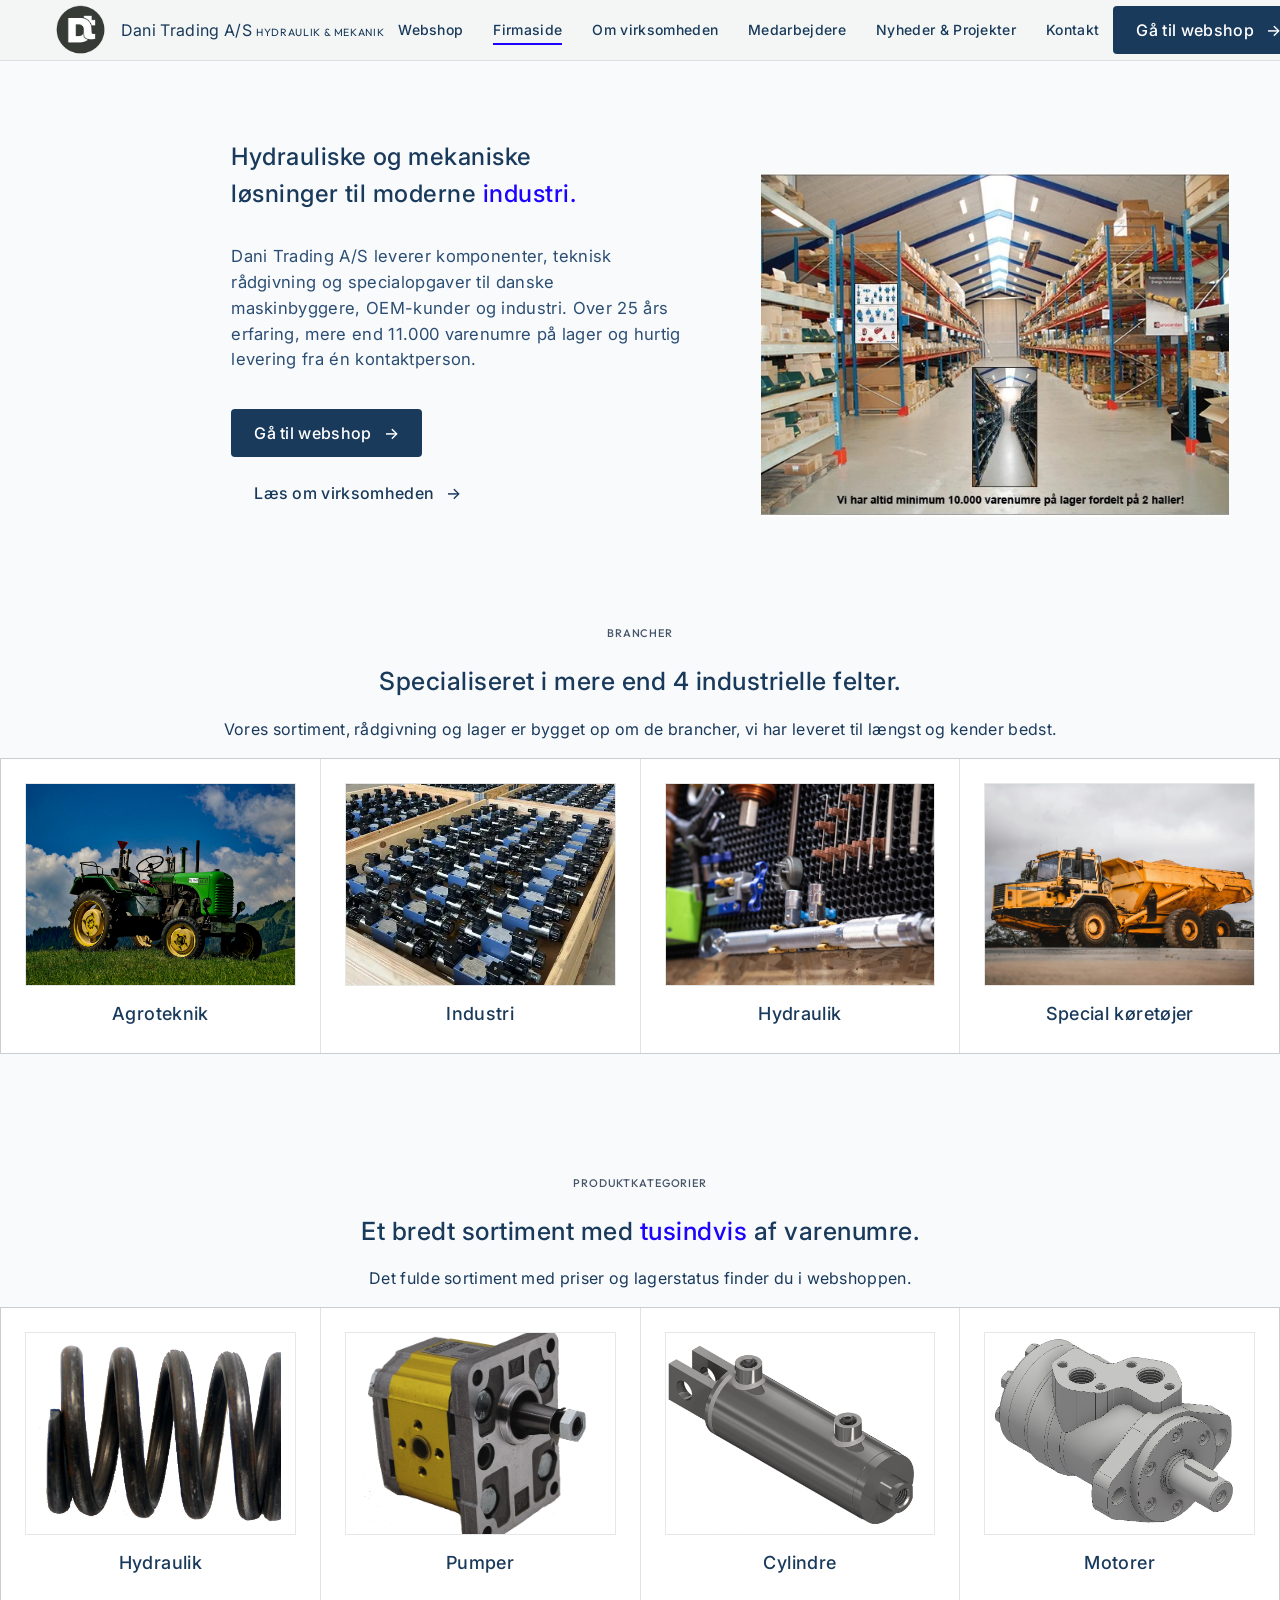
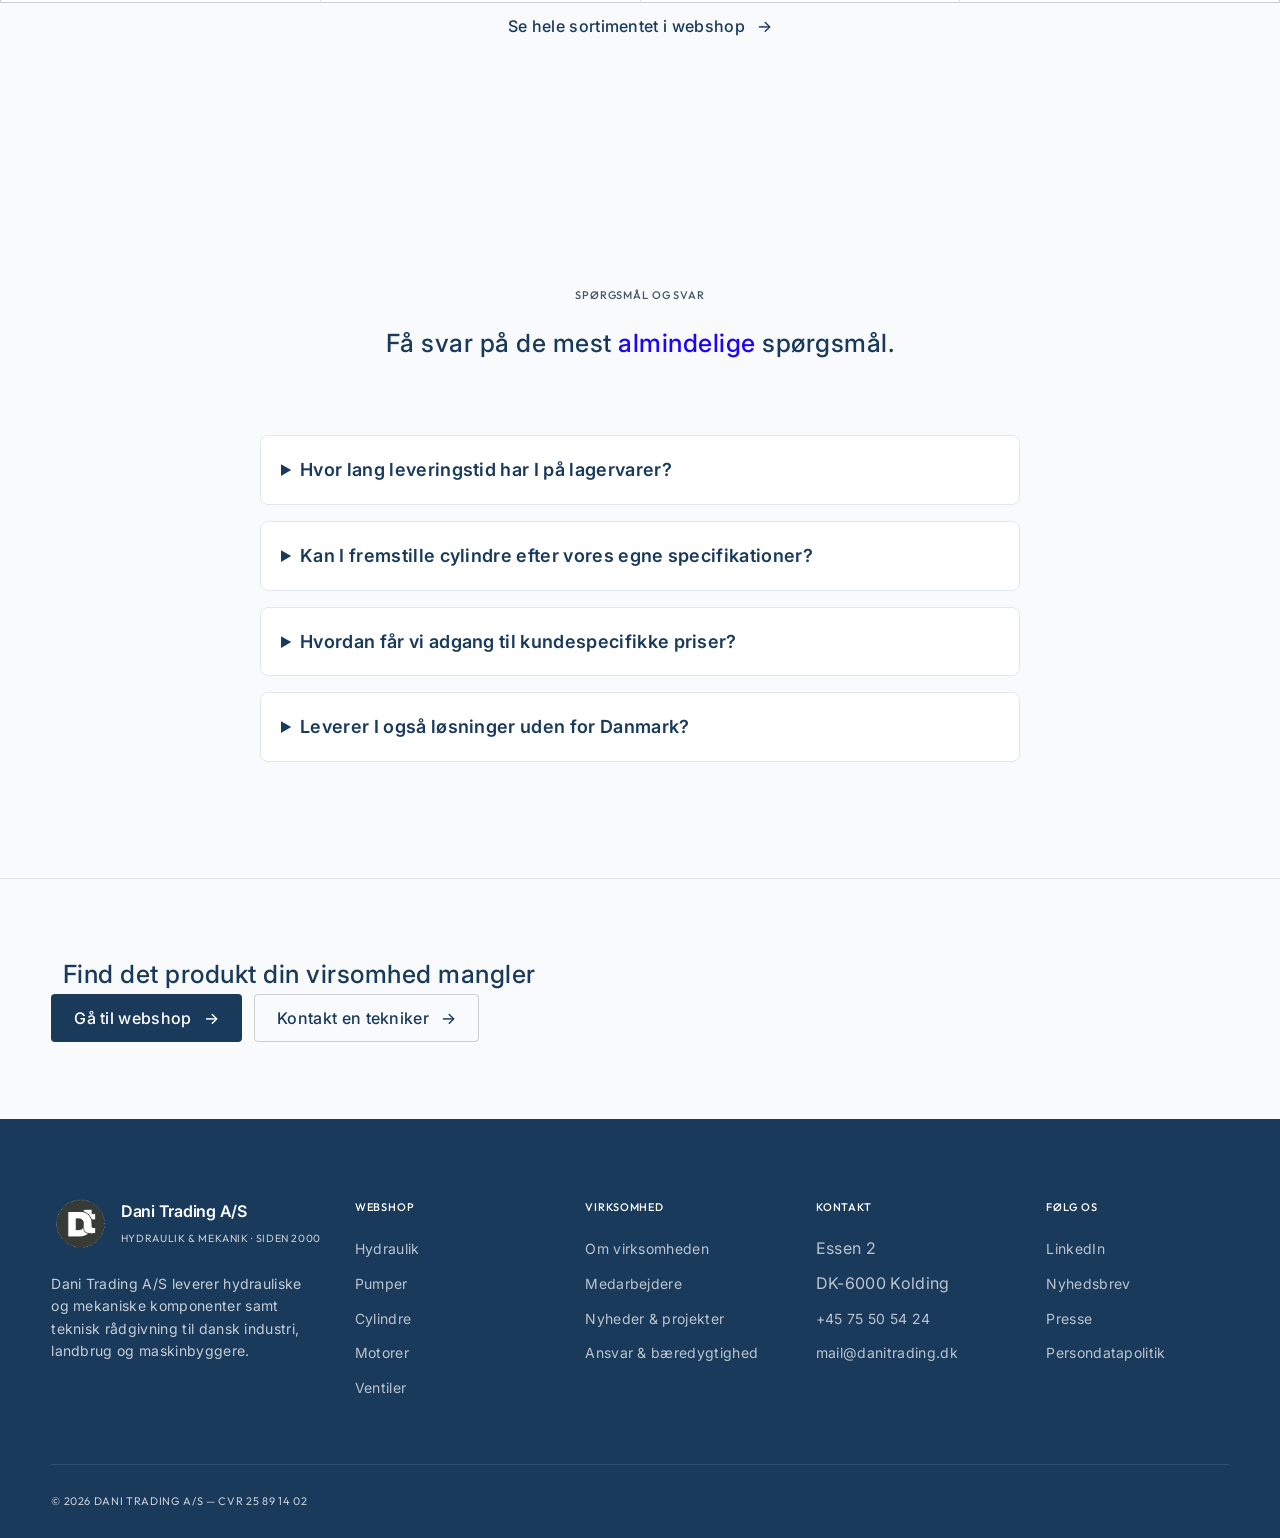
==== firmaside.html @ 3fc579f9 "webpconvertt" ====
<!doctype html>
<html lang="da">
<head>
<meta charset="utf-8" />
<meta name="viewport" content="width=device-width, initial-scale=1" />
<title>Hydraulik & mekaniske komponenter- Dani Trading A/S</title>
<meta name="description" content="Dani Trading A/S leverer hydraulik og mekaniske komponenter til dansk industri. 25+ års erfaring, 11.000+ varenumre og hurtig levering" />
<link rel="canonical" href="https://niktho01.github.io/DanitradingdkAS/firmaside.html">
<link rel="icon" href="images/DT_logo_transparent.png" type="image/png">
<meta property="og:title" content="Firmaside - Dani Trading A/S">
<meta property="og:description" content="Dani Trading A/S leverer hydrauliske og mekaniske komponenter til industri, landbrug, hydraulik, specialkøretøjer og truckbranchen. 25+ års erfaring og over 11.000 varenumre på lager.">
<meta property="og:type" content="website">
<meta property="og:url" content="https://niktho01.github.io/DanitradingdkAS/firmaside.html">
<meta property="og:site_name" content="Dani Trading A/S">
<meta property="og:locale" content="da_DK">
<meta name="twitter:card" content="summary">
<meta name="twitter:title" content="Firmaside - Dani Trading A/S">
<meta name="twitter:description" content="Dani Trading A/S leverer hydrauliske og mekaniske komponenter til industri, landbrug, hydraulik, specialkøretøjer og truckbranchen.">
<meta property="og:image" content="https://niktho01.github.io/DanitradingdkAS/images/dani_trading_lager.jpg">
<meta name="twitter:image" content="https://niktho01.github.io/DanitradingdkAS/images/dani_trading_lager.jpg">
<link rel="preconnect" href="https://fonts.googleapis.com">
<link rel="preconnect" href="https://fonts.gstatic.com" crossorigin>
<link href="https://fonts.googleapis.com/css2?family=Inter:wght@300;400;500;600;700&family=Outfit:wght@400;500;600&display=swap" rel="stylesheet">
<link rel="stylesheet" href="css/style.css" />
<script src="js/script.js" defer></script>
</head>
<body>
<a href="#main" class="skip-link">Gå til indhold</a>


<header class="site-header">
  <div class="container site-header-inner">
    <a href="index.html" class="brand" aria-label="Dani Trading A/S - Forside">
      <img src="images/DT_logo_transparent.png" alt="Dani Trading Logo" class="brand-logo"/>
      <span>
        <span class="brand-namedark">Dani Trading A/S</span>
        <span class="brand-subdark">Hydraulik &amp; Mekanik</span>
      </span>
    </a>

    <nav class="nav" aria-label="Hovednavigation">
      <a href="#" class="nav-link">Webshop</a>
      <a href="firmaside.html" class="nav-link is-active">Firmaside</a>
      <a href="#" class="nav-link">Om virksomheden</a>
      <a href="medarbejdere.html" class="nav-link">Medarbejdere</a>
      <a href="#" class="nav-link">Nyheder &amp; Projekter</a>
      <a href="kontakt.html" class="nav-link">Kontakt</a>
    </nav>

    <div class="header-cta">
      <a href="#" class="btn btn-primary">Gå til webshop <span class="arr" aria-hidden:="true">&rarr;</span></a>
    </div>
    <button class="hamburger" aria-label="Åbn menu">
<span></span>
<span></span>
<span></span>
    </buttton>
  </div>
</header>

<main id="main">


<section class="hero container" aria-label="Forside">
  <div class="hero-grid">
    <div class="hero-overskrift">
      <h1>
        Hydrauliske og
        mekaniske løsninger
        <span>til moderne</span> <span class="blue">industri.</span>
      </h1>
      <p class="hero-lead">
        Dani Trading A/S leverer komponenter, teknisk rådgivning og specialopgaver til
        danske maskinbyggere, OEM-kunder og industri. Over 25 års erfaring, mere end
        11.000 varenumre på lager og hurtig levering fra én kontaktperson.
      </p>
      <div class="hero-ctas">
        <a href="#"  class="btn btn-primary">Gå til webshop <span class="arr" aria-hidden="true">&rarr;</span></a>
        <a href="#" class="btn btn-ghost">Læs om virksomheden <span class="arr" aria-hidden="true">&rarr;</span></a>
      </div>
    </div>
    <div class="herobillede" aria-hidden="true">
      <img src="images/dani_trading_lager.webp" alt="Dani Trading lager" />
    </div>
  </div>
</section>



<section class="section-head section-head--center" aria-label="Brancher vi leverer til">
  <div class="section-head">
    <span class="opdelt">Brancher</span>
    <h2 class="section-heading">Specialiseret i mere end 4 industrielle felter.</h2>
    <p>
      Vores sortiment, rådgivning og lager er bygget op om de brancher, vi har leveret
      til længst og kender bedst.
    </p>
  </div>

    <div class="branche-grid">
    <a href="https://www.danitrading.dk/" target="_blank" class="produkt">
      <div class="branche-img"><img src="images/agroteknik.webp" alt="Agroteknik" /></div>
      <h3>Agroteknik</h3>
    </a>
    <a href="https://www.danitrading.dk/" target="_blank" class="produkt">
      <div class="branche-img"><img src="images/industry.webp" alt="Industri" /></div>
      <h3>Industri</h3>
    </a>
    <a href="https://www.danitrading.dk/" target="_blank" class="produkt">
      <div class="branche-img"><img src="images/hydraulik2.webp" alt="Hydraulik" /></div>
      <h3>Hydraulik</h3>
    </a>
    <a href="https://www.danitrading.dk/" target="_blank" class="produkt">
      <div class="branche-img"><img src="images/specialkoretoj.webp" alt="special køretøjer" /></div>
      <h3>Special køretøjer</h3>
    </a>
  </div>


<section class="section container products" aria-label="Produktkategorier">
  <div class="section-head section-head--center">
    <span class="opdelt">Produktkategorier</span>
    <h2 class="section-heading">Et bredt sortiment med <span class="blue">tusindvis</span> af varenumre.</h2>
    <p>
      Det fulde sortiment med priser og
      lagerstatus finder du i webshoppen.
    </p>
  </div>

 <div class="produkt-grid">
    <a href="https://www.danitrading.dk/" target="_blank" class="produkt">
      <div class="produkt-img"><img src="images/hydraulik.webp" alt="Hydrauliske komponenter" /></div>
      <h3>Hydraulik</h3>
    </a>
    <a href="https://www.danitrading.dk/" target="_blank" class="produkt">
      <div class="produkt-img"><img src="images/pumpe.webp" alt="Pumper" /></div>
      <h3>Pumper</h3>
    </a>
    <a href="https://www.danitrading.dk/" target="_blank" class="produkt">
      <div class="produkt-img"><img src="images/cylinder.webp" alt="Cylindre" /></div>
      <h3>Cylindre</h3>
    </a>
    <a href="https://www.danitrading.dk/" target="_blank" class="produkt">
      <div class="produkt-img"><img src="images/motor.webp" alt="Motorer" /></div>
      <h3>Motorer</h3>
    </a>
  </div>

  <div class="produkt-bottom">
    <a href="https://www.danitrading.dk/" target="_blank" class="btn">Se hele sortimentet i webshop <span class="arr" aria-hidden="true">&rarr;</span></a>
  </div>
</section>

<section class="section-faq" aria-label="Ofte stillede spørgsmål">
  <div class="faq-head">
    <span class="opdelt">Spørgsmål og Svar</span>
    <h2 class="section-heading">Få svar på de mest <span class="blue">almindelige</span> spørgsmål.</h2>
  </div>
  <div class="faq-wrapper">
    <details class="faq">
      <summary class="faq-bar">Hvor lang leveringstid har I på lagervarer?</summary>
      <p class="faq-svar">Lagervarer bestilt inden kl. 14:00 sendes samme dag. Typisk levering er 1–2 hverdage i hele Danmark. For specialfremstillede cylindre afhænger leveringen af produktionstiden.</p>
    </details>
    <details class="faq">
      <summary class="faq-bar">Kan I fremstille cylindre efter vores egne specifikationer?</summary>
      <p class="faq-svar">Ja. Vores rådgivningsteam og teknikere kan designe og producere hydraulikcylindre præcis efter jeres 3D-tegninger og specifikationer i vores eget værksted.</p>
    </details>
    <details class="faq">
      <summary class="faq-bar">Hvordan får vi adgang til kundespecifikke priser?</summary>
      <p class="faq-svar">Priserne er aktuelle på webshoppen, kontakt os for eventuelle spørgsmål eller aftaler.</p>
    </details>
    <details class="faq">
      <summary class="faq-bar">Leverer I også løsninger uden for Danmark?</summary>
      <p class="faq-svar">Ja, vi leverer regelmæssigt til resten af Skandinavien samt udvalgte partnere i Nordeuropa. Kontakt os for eksportmuligheder.</p>
    </details>
  </div>
</section>



<section class="cta-kontakt" aria-label="Find det produkt du mangler">
  <div class="container cta-kontakt-inner">
    <h2>Find det produkt din virsomhed mangler</h2>
    <div class="ctas">
      <a href="https://www.danitrading.dk/" target="_blank" class="btn btn-primary">Gå til webshop <span class="arr" aria-hidden="true">&rarr;</span></a>
      <a href="kontakt.html" class="btn btn-transparent">Kontakt en tekniker <span class="arr" aria-hidden="true">&rarr;</span></a>
    </div>
  </div>
</section>

</main>


<footer class="footer">
  <div class="container">
    <div class="footer-top">
      <div class="footer-brand">
        <div class="brand">
          <img src="images/DT_logo_transparent.webp" alt="Dani Trading Logo" class="brand-logo" />
          <span>
            <span class="brand-name">Dani Trading A/S</span>
            <span class="brand-sub">Hydraulik &amp; Mekanik · Siden 2000</span>
          </span>
        </div>
        <p class="footer-about">
          Dani Trading A/S leverer hydrauliske og mekaniske komponenter samt teknisk
          rådgivning til dansk industri, landbrug og maskinbyggere.
        </p>
      </div>

      <div class="footer-links">
        <p class="footer-heading">Webshop</p>
        <ul>
          <li><a href="https://www.danitrading.dk/" target="_blank">Hydraulik</a></li>
          <li><a href="https://www.danitrading.dk/" target="_blank">Pumper</a></li>
          <li><a href="https://www.danitrading.dk/" target="_blank">Cylindre</a></li>
          <li><a href="https://www.danitrading.dk/" target="_blank">Motorer</a></li>
          <li><a href="https://www.danitrading.dk/" target="_blank">Ventiler</a></li>
        </ul>
      </div>
      <div class="footer-links">
        <p class="footer-heading">Virksomhed</p>
        <ul>
          <li><a href="om.html">Om virksomheden</a></li>
          <li><a href="medarbejdere.html">Medarbejdere</a></li>
          <li><a href="nyheder.html">Nyheder &amp; projekter</a></li>
          <li><a href="om.html#ansvar">Ansvar &amp; bæredygtighed</a></li>
        </ul>
      </div>
      <div class="footer-links">
        <p class="footer-heading">Kontakt</p>
        <ul>
          <li>Essen 2</li>
          <li>DK-6000 Kolding</li>
          <li><a href="tel:+4575505424">+45 75 50 54 24</a></li>
          <li><a href="mailto:mail@danitrading.dk">mail@danitrading.dk</a></li>
        </ul>
      </div>
      <div class="footer-links">
        <p class="footer-heading">Følg os</p>
        <ul>
          <li><a href="#">LinkedIn</a></li>
          <li><a href="#">Nyhedsbrev</a></li>
          <li><a href="#">Presse</a></li>
          <li><a href="#">Persondatapolitik</a></li>
        </ul>
      </div>
    </div>

    <div class="footer-bottom">
      <span>© 2026 Dani Trading A/S — CVR 25 89 14 02</span>
      <span class="links"></span>
    </div>
  </div>
</footer>
</body>
</html>
---- css/style.css ----
:root {
  --text-primary: #1A3A5C;
  --text-secondary: #2C4E73;
  --text-white: #ffffff;
  --text-muted: #475569;
  --bg-body: #f8fafc;
  --bg-card: #ffffff;
  --color-primary: #1c02ff;
  --color-secondary: #0f5f73;
  --gray-light: #e2e8f0;
  --gray-dark: #475569;
  --border-light: rgba(15,20,22,.10);
  --border-dark: rgba(15,20,22,.18);
  --font-primary: 'Inter', sans-serif;
  --font-secondary: 'Outfit', sans-serif;
  --padding-container: clamp(20px, 4vw, 64px);
}

* {
  box-sizing: border-box;
}

html, body {
  margin: 0;
  padding: 0;
  overflow-x: hidden;
  width: 100%;
}

html {
  scroll-behavior: smooth;
  -webkit-text-size-adjust: 100%;
}

body {
  background: var(--bg-body);
  color: var(--text-primary);
  font-family: var(--font-primary);
  font-size: 16px;
  line-height: 1.55;
  letter-spacing: 0.02em;
  -webkit-font-smoothing: antialiased;
}

h1, h2, h3, h4, h5 {
  font-weight: 500;
  letter-spacing: 0.02em;
  color: var(--text-primary);
  margin: 0;
  text-wrap: balance;
}

img {
  max-width: 100%;
  display: block;
}

a {
  color: inherit;
  text-decoration: none;
}

.btn {
  display: inline-flex;
  align-items: center;
  gap: 12px;
  padding: 0 22px;
  font-family: var(--font-primary);
  font-size: 16px;
  font-weight: 500;
  border-radius: 4px;
  border: 1px solid transparent;
  transition: background 0.25s ease, color 0.25s ease, border-color 0.25s ease;
  white-space: nowrap;
  height: 48px;
}
.btn-primary {
  background: var(--text-primary);
  color: var(--text-white);
}
.btn-primary:hover {
  background: var(--text-secondary);
}
.btn-transparent {
  background: transparent;
  color: var(--text-primary);
  border-color: var(--border-dark);
}
.btn-transparent:hover {
  background: var(--text-primary);
  color: var(--text-white);
}
.btn-white {
  background: var(--text-white);
  color: var(--text-primary);
}
.btn-white:hover {
  background: #a3a5a7;
}

.splitscreen-body {
  margin: 0;
  padding: 0;
  height: 100vh;
  background: var(--text-primary);
  font-family: var(--font-primary);
}

.splitscreen-screen {
  display: flex;
  height: 100vh;
  width: 100%;
  position: relative;
}

.splitscreen-screen > h1:first-child {
  position: absolute;
  width: 1px;
  height: 1px;
  overflow: hidden;
}

.splitscreen-sites {
  flex: 1;
  display: flex;
  flex-direction: column;
  justify-content: center;
  align-items: center;
  text-align: center;
  padding: 40px;
  transition: background 0.3s ease;
  position: relative;
  text-decoration: none;
}
.splitscreen-sites-left {
  background: var(--text-primary);
  color: var(--text-white);
}
.splitscreen-sites-left p {
  color: var(--text-white);
}
.splitscreen-sites-left h2 {
  color: var(--text-white);
}
.splitscreen-sites-right {
  background: var(--bg-body);
  color: var(--text-primary);
}
.splitscreen-sites-right p {
  color: var(--text-secondary);
  opacity: 0.8;
}

.splitscreen-content {
  max-width: 420px;
}

.splitscreen-opdelt {
  font-family: var(--font-secondary);
  font-size: 13px;
  font-weight: 600;
  letter-spacing: 0.08em;
  opacity: 0.7;
  display: block;
  margin-bottom: 24px;
}

.splitscreen-brand {
  position: absolute;
  top: 50%;
  left: 50%;
  transform: translate(-50%, -50%);
  width: 80px;
  height: 80px;
  background: var(--text-white);
  border-radius: 50%;
  display: flex;
  align-items: center;
  justify-content: center;
  pointer-events: none;
}

.splitscreen-btn {
  font-size: 16px;
  padding: 16px 32px;
}

.skip-link {
  position: absolute;
  left: -9999px;
  top: 0;
  z-index: 1000;
  padding: 12px 24px;
  background: var(--color-primary);
  color: var(--text-white);
  font-size: 14px;
  font-weight: 600;
  text-decoration: none;
  border-radius: 0 0 8px 0;
  transition: left 0.2s;
}
.skip-link:focus {
  left: 0;
}

.site-header {
  position: sticky;
  top: 0;
  z-index: 60;
  background: rgb(243, 246, 244);
  border-bottom: 1px solid var(--border-light);
}

.site-header-inner {
  display: flex;
  align-items: center;
  justify-content: space-between;
  height: 60px;
}

.brand {
  display: flex;
  align-items: center;
  gap: 12px;
  flex-shrink: 0;
}

.brand-logo {
  height: 50px;
  width: auto;
  display: block;
}

.brand-logo-split {
  height: 42px;
  width: auto;
  display: block;
  transform: scale(1.8);
}

.brand-name {
  font-weight: 600;
  font-size: 16px;
  letter-spacing: -0.015em;
  white-space: nowrap;
}

.brand-name {
  font-weight: 600;
  font-size: 16px;
  letter-spacing: -0.015em;
  white-space: nowrap;
  color: var(--text-primary);
}

.brand-sub {
  font-family: var(--font-secondary);
  font-size: 10.5px;
  color: var(--text-muted);
  letter-spacing: 0.06em;
  text-transform: uppercase;
  margin-top: 2px;
  white-space: nowrap;
}

.brand-subdark {
  font-family: var(--font-secondary);
  font-size: 10.5px;
  color: var(--text-muted);
  letter-spacing: 0.06em;
  text-transform: uppercase;
  margin-top: 2px;
  white-space: nowrap;
  color: var(--text-primary);
}

.nav {
  display: flex;
  align-items: center;
  gap: 2px;
}

.nav-link {
  position: relative;
  padding: 10px 14px;
  font-size: 14px;
  font-weight: 500;
  color: var(--text-primary);
  white-space: nowrap;
}
.nav-link::after {
  content: "";
  position: absolute;
  left: 14px;
  right: 14px;
  bottom: 6px;
  height: 2px;
  background: var(--text-primary);
  transform: scaleX(0);
}
.nav-link.is-active::after {
  transform: scaleX(1);
  background: var(--color-primary);
}

.header-cta {
  display: flex;
  align-items: center;
  gap: 14px;
}

.container {
  max-width: var(--max-width);
  margin: 0 auto;
  padding: 0 var(--padding-container);
}

.section {
  padding: clamp(64px, 9vw, 128px) 0;
  position: relative;
}
.section + .section {
  border-top: 1px solid var(--border-light);
}

.opdelt {
  display: inline-flex;
  align-items: center;
  gap: 10px;
  font-family: var(--font-secondary);
  font-size: 11px;
  font-weight: 500;
  letter-spacing: 0.08em;
  text-transform: uppercase;
  color: var(--text-muted);
}

.section-head--center {
  text-align: center;
}

.section-head--center .section-heading {
  margin-left: auto;
  margin-right: auto;
}

.section-head--center p {
  margin-left: auto;
  margin-right: auto;
}

.section-heading {
  margin-top: 18px;
  max-width: 40ch;
  font-size: 25px;
}

.cta-kontakt {
  border-top: 1px solid var(--border-light);
  background: var(--bg-body);
  padding: clamp(48px, 6vw, 80px) 0;
}
.cta-kontakt h2 {
  font-size: 25px;
  max-width: 31ch;
  margin: 0;
}

.cta-kontaktt-inner {
  display: flex;
  justify-content: space-between;
  align-items: center;
  gap: 40px;
  flex-wrap: wrap;
}

.ctas {
  display: flex;
  gap: 12px;
  flex-wrap: wrap;
}

.footer {
  background: var(--text-primary);
  color: rgba(255, 255, 255, 0.7);
  padding: 80px 0 28px;
}

.footer-top {
  display: grid;
  grid-template-columns: 1.4fr repeat(4, 1fr);
  gap: 48px;
  padding-bottom: 64px;
  border-bottom: 1px solid rgba(255, 255, 255, 0.1);
}

.footer-brand {
  color: var(--text-primary);
}

.brand-name {
  color: #fff;
}

.brand-sub {
  color: rgba(255, 255, 255, 0.75);
}

.footer-about {
  margin-top: 24px;
  font-size: 14px;
  line-height: 1.6;
  color: rgba(255, 255, 255, 0.75);
  max-width: 38ch;
}

.footer-links h5,
.footer-links .footer-heading {
  color: #fff;
  font-family: var(--font-secondary);
  font-size: 11px;
  letter-spacing: 0.08em;
  text-transform: uppercase;
  font-weight: 500;
  margin: 0 0 20px;
}
.footer-links ul {
  list-style: none;
  padding: 0;
  margin: 0;
  display: flex;
  flex-direction: column;
  gap: 10px;
}
.footer-links a {
  font-size: 14px;
  color: rgba(255, 255, 255, 0.7);
}

.footer-bottom {
  display: flex;
  justify-content: space-between;
  align-items: center;
  flex-wrap: wrap;
  gap: 16px;
  padding-top: 28px;
  font-family: var(--font-secondary);
  font-size: 11px;
  letter-spacing: 0.06em;
  text-transform: uppercase;
  color: rgba(255, 255, 255, 0.75);
}
.footer-bottom .links {
  display: flex;
  gap: 24px;
  flex-wrap: wrap;
}

.footer-heading {
  font-family: var(--font-secondary);
  font-size: 11px;
  font-weight: 600;
  text-transform: uppercase;
  letter-spacing: 0.08em;
  color: rgba(255, 255, 255, 0.75);
  margin-bottom: 16px;
}

.section-faq {
  padding: clamp(64px, 9vw, 128px) 0;
  max-width: var(--max-width);
  margin: 0 auto;
  padding-left: var(--padding-container);
  padding-right: var(--padding-container);
  display: flex;
  flex-direction: column;
  align-items: center;
}
.section-faq .faq-head {
  text-align: center;
  margin-bottom: 40px;
}
.section-faq .faq-wrapper {
  width: 100%;
  max-width: 760px;
}

.faq-wrapper {
  margin-top: 32px;
  display: flex;
  flex-direction: column;
  gap: 16px;
  max-width: 800px;
}

.faq {
  background: var(--bg-card);
  padding: 20px;
  border-radius: 8px;
  border: 1px solid var(--gray-light);
}

.faq-bar {
  font-weight: 600;
  font-size: 18px;
  cursor: pointer;
  text-align: left;
}

.faq-svar {
  margin-top: 12px;
  color: var(--text-secondary);
  line-height: 1.6;
  text-align: left;
}

.hero {
  position: relative;
  overflow: hidden;
  padding-top: clamp(40px, 6vw, 80px);
  padding-bottom: clamp(64px, 8vw, 112px);
}

.hero-overskrift {
  padding-left: 180px;
}

.herobillede img {
  width: 100%;
  height: 100%;
  -o-object-fit: cover;
     object-fit: cover;
  display: block;
}

.hero-grid {
  display: grid;
  grid-template-columns: 1.15fr 0.85fr;
  gap: clamp(28px, 6vw, 80px);
  align-items: end;
}

.hero-lead {
  margin-top: 32px;
  max-width: 46ch;
  font-size: clamp(16px, 1.3vw, 18px);
  line-height: 1.55;
  color: var(--text-secondary);
}

.hero-ctas {
  display: flex;
  gap: 12px;
  margin-top: 36px;
  flex-wrap: wrap;
}

.hero-tag {
  position: absolute;
  top: 16px;
  left: 16px;
  background: var(--text-primary);
  color: #fff;
  font-family: var(--font-secondary);
  font-size: 10.5px;
  letter-spacing: 0.1em;
  text-transform: uppercase;
  padding: 8px 10px;
  display: inline-flex;
  gap: 8px;
  align-items: center;
}

.branche-grid {
  display: grid;
  grid-template-columns: repeat(4, 1fr);
  gap: 1px;
  background: var(--border-light);
  border: 1px solid var(--border-light);
}

.produkt {
  background: var(--bg-card);
  padding: 24px 24px 28px;
  display: flex;
  flex-direction: column;
  gap: 18px;
  position: relative;
}
.produkt h3 {
  font-size: 18px;
  line-height: 1.15;
}

.produkt-grid {
  display: grid;
  grid-template-columns: repeat(4, 1fr);
  gap: 1px;
  background: var(--border-light);
  border: 1px solid var(--border-light);
}

.produkt {
  background: var(--bg-card);
  padding: 24px 24px 28px;
  display: flex;
  flex-direction: column;
  gap: 18px;
  position: relative;
}
.produkt h3 {
  font-size: 18px;
  line-height: 1.15;
}

.produkt-img {
  aspect-ratio: 4/3;
  border: 1px solid var(--border-light);
  position: relative;
  overflow: hidden;
}

.branche-img {
  aspect-ratio: 4/3;
  border: 1px solid var(--border-light);
  position: relative;
  overflow: hidden;
}

.branche-img img {
  width: 100%;
  height: 100%;
  -o-object-fit: cover;
     object-fit: cover;
  display: block;
}

.produkt-img img {
  width: 95%;
  height: 100%;
  -o-object-fit: cover;
     object-fit: cover;
}

.blue {
  color: var(--color-primary);
}

.ansat-grid {
  display: grid;
  grid-template-columns: repeat(4, 1fr);
  gap: 32px;
}

.ansat {
  background: var(--bg-card);
  border: 1px solid var(--border-light);
}

.ansat-photo {
  aspect-ratio: 7/4;
  overflow: hidden;
  border-bottom: 1px solid var(--border-light);
}

.ansat-photo img {
  width: 100%;
  height: 100%;
  -o-object-fit: cover;
     object-fit: cover;
  display: block;
}

.ansat-contact {
  padding: 16px 24px 24px 24px;
  margin-top: auto;
  display: flex;
  flex-direction: column;
  gap: 10px;
  border-top: 1px solid var(--border-light);
}

.ansat-contact a {
  font-size: 15px;
  color: var(--text-muted);
  display: flex;
  align-items: center;
}

.ansat-head {
  padding: 20px 20px 5px;
  text-align: left;
}

.ansat-contact .label {
  font-family: var(--font-secondary);
  font-size: 10px;
  font-weight: 600;
  text-transform: uppercase;
  color: var(--text-primary);
  width: 50px;
}

.ansat-role {
  font-size: 15px;
  color: var(--text-secondary);
  margin-top: 10px;
}

.medarbejdertop {
  padding-top: 1px;
  padding-bottom: 1px;
  overflow: hidden;
}

.page-head-overskrift {
  margin-top: 32px;
  font-size: 35px;
  line-height: 1.55;
  color: var(--text-secondary);
  margin-left: auto;
  margin-right: auto;
  text-align: center;
}

.page-head {
  margin-top: 25px;
  font-size: clamp(20px, 1.3vw, 1px);
  line-height: 1.55;
  color: var(--text-secondary);
}

.page-head-overskrift2 {
  max-width: 700px;
  margin: auto;
  padding-top: 80px;
  padding-bottom: 80px;
}

.page-head-overskrift2 h1 {
  font-size: 25px;
  line-height: 1.2;
  margin-bottom: 24px;
}

.tag {
  display: inline-block;
  font-family: var(--font-secondary);
  font-size: 16px;
  text-transform: uppercase;
  color: var(--text-primary);
  margin-bottom: 24px;
}

.contact-section {
  width: 100%;
  background: var(--bg-card);
  padding: 32px;
  border: 1px solid var(--border-light);
  border-radius: 15px;
}

.contact-section h2 {
  font-size: 24px;
  margin-bottom: 30px;
  color: var(--text-primary);
  text-align: center;
}

.contact-section p {
  text-align: center;
  margin-top: 30px;
}

.contact-form {
  display: flex;
  flex-direction: column;
  gap: 24px;
}

.form-group {
  display: flex;
  flex-direction: column;
  gap: 8px;
}

.form-group label {
  font-size: 16px;
  font-weight: 600;
  color: var(--text-primary);
}

.form-group input,
.form-group select,
.form-group textarea {
  width: 100%;
  font-family: var(--font-primary);
  font-size: 16px;
  padding: 10px;
  color: var(--text-primary);
  background: var(--bg-body);
  border: 2px solid var(--border-dark);
  border-radius: 6px;
}

.form-group input:focus,
.form-group select:focus,
.form-group textarea:focus {
  outline: none;
  border-color: var(--color-secondary);
  box-shadow: 20px;
}

.form-group textarea {
  resize: vertical;
  min-height: 160px;
}

.contact-form button [type=submit] {
  margin-top: 16px;
  padding: 16px 32;
  font-family: var(--font-primary);
  background: var(--color-primary);
  color: var(--text-white);
  border: none;
  font-size: 16px;
  font-weight: 600;
  cursor: pointer;
}

.btnkontakt {
  background: var(--text-primary);
  color: var(--text-white);
  border-radius: 15px;
  display: inline-flex;
  align-items: center;
  gap: 12px;
  padding: 0 22px;
  font-family: var(--font-primary);
  font-size: 16px;
  font-weight: 500;
  border: 1px solid transparent;
  transition: background 0.25s ease, color 0.25s ease, border-color 0.25s ease;
  white-space: nowrap;
  height: 48px;
  text-align: center;
  justify-content: center;
  align-self: center;
}

.contact-form button[type=submit]:hover {
  background-color: var(--color-secondary);
}

.hamburger {
  display: none;
  flex-direction: column;
  justify-content: space-between;
  height: 20px;
  width: 30px;
  background: transparent;
  border: none;
  cursor: pointer;
  z-index: 100;
  padding: 0;
  overflow: visible;
}

.hamburger span {
  height: 3px;
  width: 100%;
  background-color: var(--text-primary);
  border-radius: 10px;
  transition: all 0.3s ease;
}

@media (max-width: 1024px) {
  .header-cta {
    display: none;
  }
  .hamburger {
    display: flex;
  }
  .nav {
    width: 300px;
    height: auto;
    background: var(--bg-card);
    flex-direction: column;
    align-items: flex-start;
    position: fixed;
    top: 0;
    right: -100%;
    padding: 80px 40px 40px;
    z-index: 90;
    transition: top 0.4s ease;
  }
  .nav.is-open {
    right: 0;
  }
  .nav-link {
    font-size: 20px;
    width: 100%;
    padding: 16px 0;
  }
  .nav-link::after {
    display: none;
  }
  .hamburger.is-active span:nth-child(1) {
    transform: translateY(8.5px) rotate(45deg);
    width: 30px;
  }
  .hamburger.is-active span:nth-child(2) {
    opacity: 0;
  }
  .hamburger.is-active span:nth-child(3) {
    transform: translateY(-8.5px) rotate(-45deg);
    width: 30px;
  }
  .hero-grid {
    grid-template-columns: 1fr;
    gap: 35px;
  }
  .hero-overskrift {
    padding-left: 0;
  }
  .branche-grid,
  .produkt-grid,
  .ansat-grid {
    grid-template-columns: repeat(2, 1fr);
  }
  .footer-top {
    grid-template-columns: repeat(2, 1fr);
    gap: 10px;
  }
  .footer-brand {
    grid-column: 1/-1;
  }
  .footer-about {
    max-width: 100%;
  }
  .herobillede {
    order: 1;
    margin-bottom: 16px;
  }
  .hero-overskrift {
    order: 2;
    margin-bottom: 16px;
    text-align: center;
    margin-left: auto;
    margin-right: auto;
  }
  .hero-lead {
    margin-left: auto;
    margin-right: auto;
    text-align: left;
    max-width: 75ch;
  }
  .hero-ctas {
    justify-content: center;
  }
}
@media (max-width: 430px) {
  .ansat-grid {
    grid-template-columns: 1fr;
  }
  .page-head-overskrift {
    font-size: 20px;
    text-align: center;
  }
  .page-head {
    font-size: 16px;
    text-align: left;
    padding-left: 20px;
    padding-right: 20px;
    max-width: 42ch;
  }
  .splitscreen-screen {
    flex-direction: column-reverse;
  }
  .splitscreeen-sites {
    padding: 20px;
  }
  .ctas {
    display: flex;
    gap: 1rem;
    padding-top: 20px;
    flex-direction: column;
    align-items: center;
  }
}/*# sourceMappingURL=style.css.map */
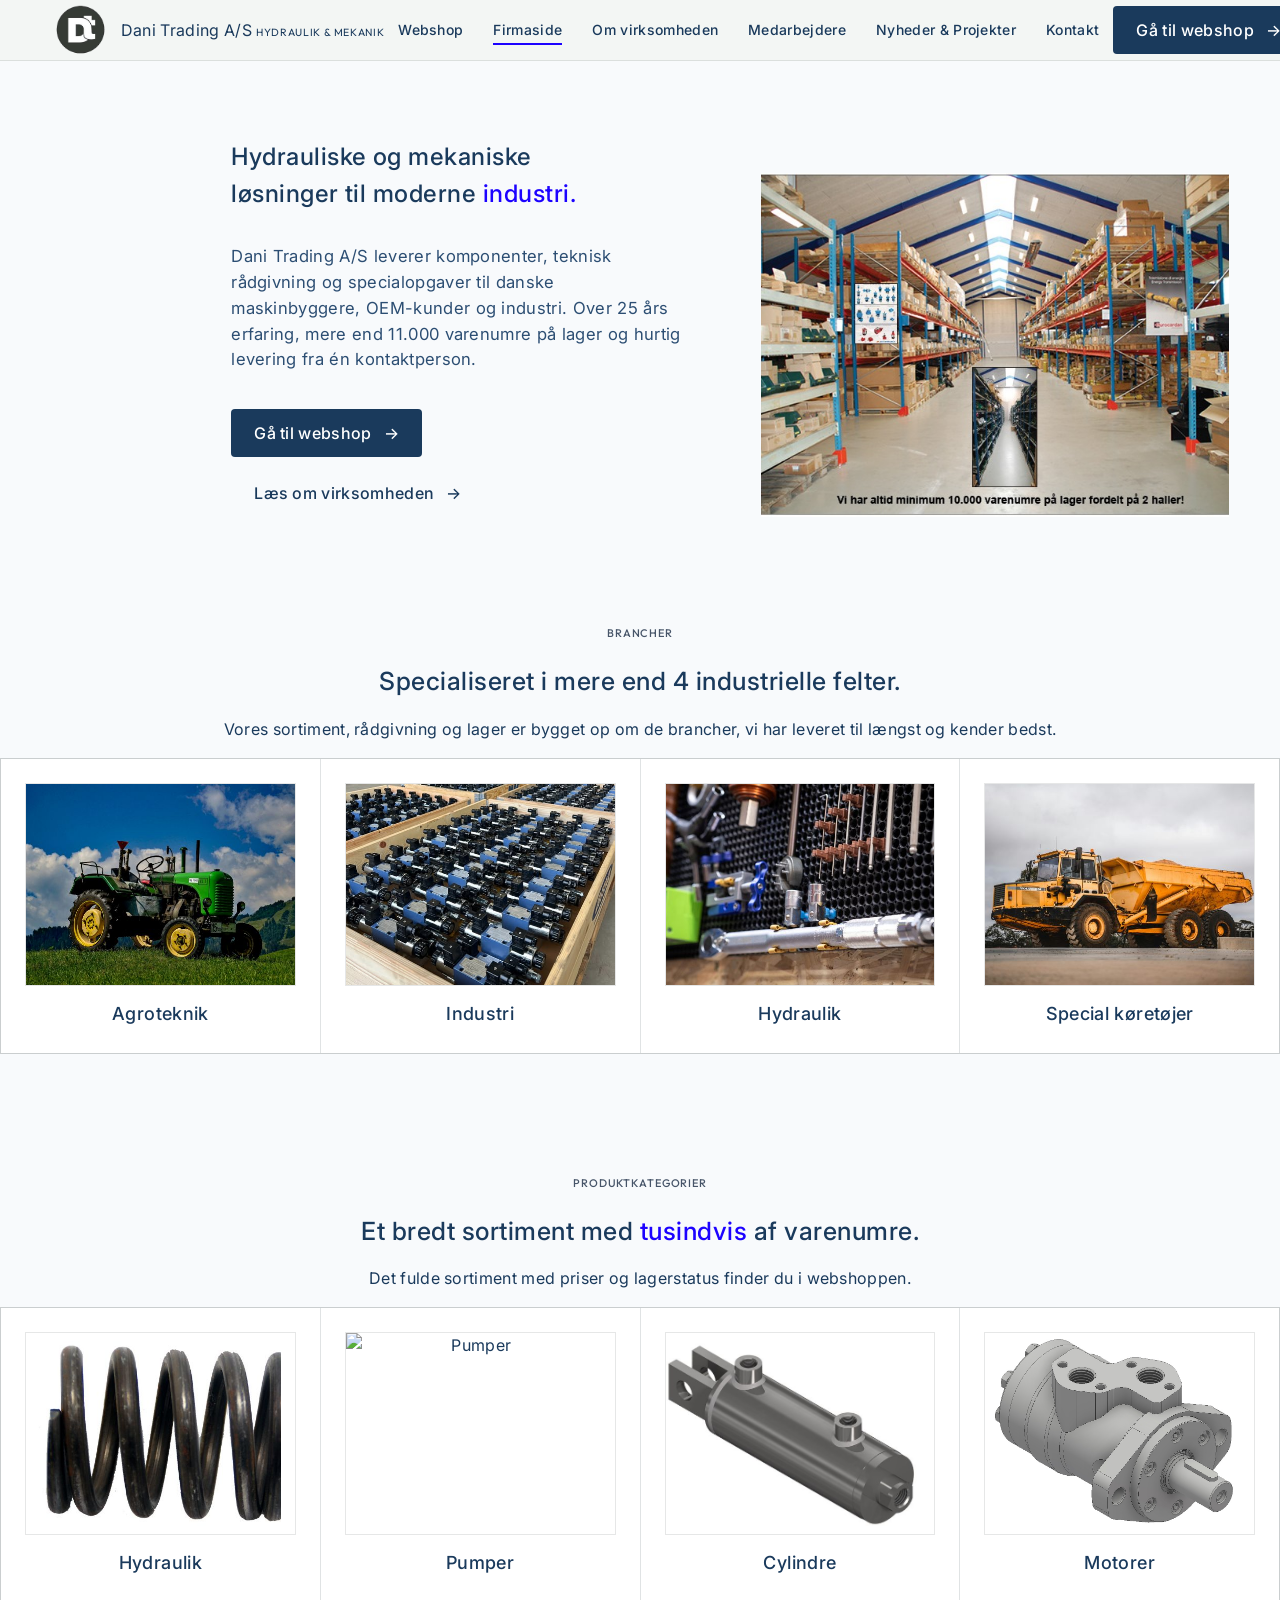
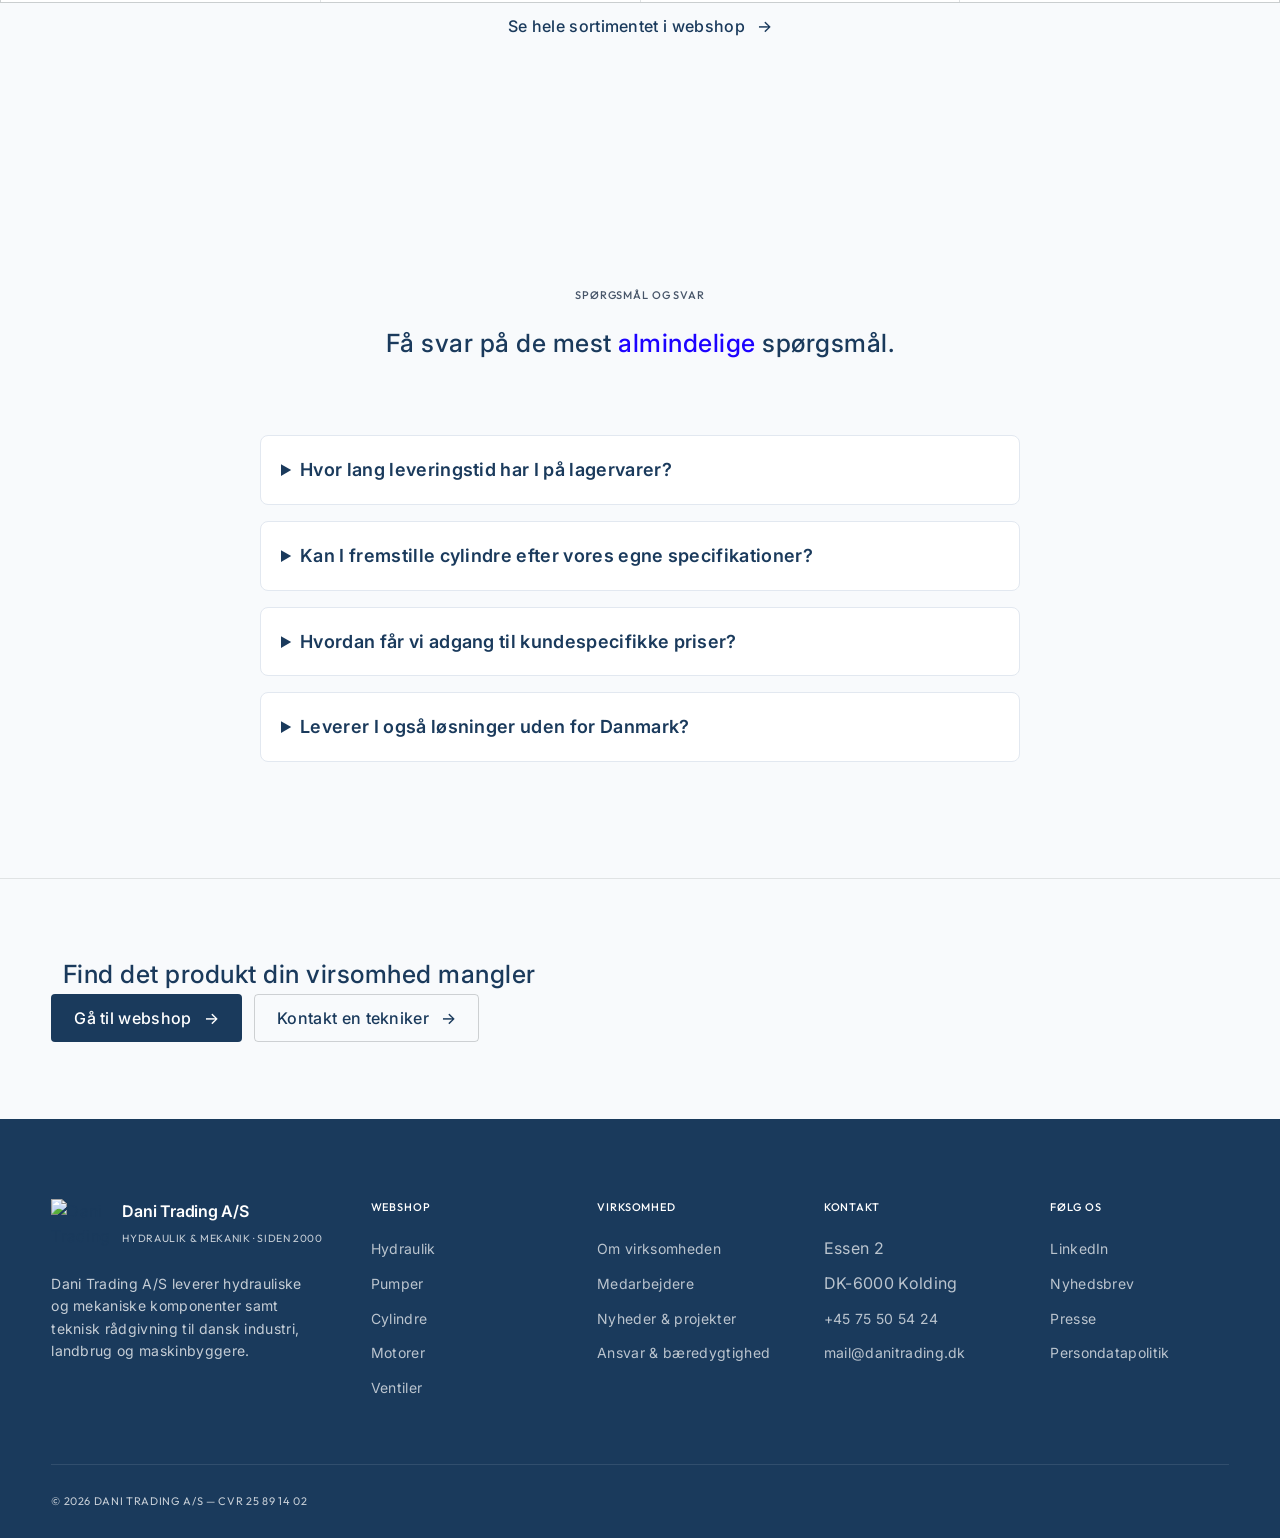
==== commit f565df9f: "billedeoptimeering" ====
--- a/firmaside.html
+++ b/firmaside.html
@@ -80,7 +80,7 @@
       </div>
     </div>
     <div class="herobillede" aria-hidden="true">
-      <img src="images/dani_trading_lager.webp" alt="Dani Trading lager" />
+      <img src="images/dani_trading_lager.jpg" alt="Dani Trading lager" />
     </div>
   </div>
 </section>
@@ -99,19 +99,19 @@
 
     <div class="branche-grid">
     <a href="https://www.danitrading.dk/" target="_blank" class="produkt">
-      <div class="branche-img"><img src="images/agroteknik.webp" alt="Agroteknik" /></div>
+      <div class="branche-img"><img src="images/agroteknik.jpg" alt="Agroteknik" /></div>
       <h3>Agroteknik</h3>
     </a>
     <a href="https://www.danitrading.dk/" target="_blank" class="produkt">
-      <div class="branche-img"><img src="images/industry.webp" alt="Industri" /></div>
+      <div class="branche-img"><img src="images/industry.jpg" alt="Industri" /></div>
       <h3>Industri</h3>
     </a>
     <a href="https://www.danitrading.dk/" target="_blank" class="produkt">
-      <div class="branche-img"><img src="images/hydraulik2.webp" alt="Hydraulik" /></div>
+      <div class="branche-img"><img src="images/hydraulik2.jpg" alt="Hydraulik" /></div>
       <h3>Hydraulik</h3>
     </a>
     <a href="https://www.danitrading.dk/" target="_blank" class="produkt">
-      <div class="branche-img"><img src="images/specialkoretoj.webp" alt="special køretøjer" /></div>
+      <div class="branche-img"><img src="images/specialkoretoj.jpg" alt="special køretøjer" /></div>
       <h3>Special køretøjer</h3>
     </a>
   </div>
@@ -129,19 +129,19 @@
 
  <div class="produkt-grid">
     <a href="https://www.danitrading.dk/" target="_blank" class="produkt">
-      <div class="produkt-img"><img src="images/hydraulik.webp" alt="Hydrauliske komponenter" /></div>
+      <div class="produkt-img"><img src="images/hydraulik.jpg" alt="Hydrauliske komponenter" /></div>
       <h3>Hydraulik</h3>
     </a>
     <a href="https://www.danitrading.dk/" target="_blank" class="produkt">
-      <div class="produkt-img"><img src="images/pumpe.webp" alt="Pumper" /></div>
+      <div class="produkt-img"><img src="images/pumpe.jpg" alt="Pumper" /></div>
       <h3>Pumper</h3>
     </a>
     <a href="https://www.danitrading.dk/" target="_blank" class="produkt">
-      <div class="produkt-img"><img src="images/cylinder.webp" alt="Cylindre" /></div>
+      <div class="produkt-img"><img src="images/cylinder.jpg" alt="Cylindre" /></div>
       <h3>Cylindre</h3>
     </a>
     <a href="https://www.danitrading.dk/" target="_blank" class="produkt">
-      <div class="produkt-img"><img src="images/motor.webp" alt="Motorer" /></div>
+      <div class="produkt-img"><img src="images/motor.jpg" alt="Motorer" /></div>
       <h3>Motorer</h3>
     </a>
   </div>
@@ -196,7 +196,7 @@
     <div class="footer-top">
       <div class="footer-brand">
         <div class="brand">
-          <img src="images/DT_logo_transparent.webp" alt="Dani Trading Logo" class="brand-logo" />
+          <img src="images/DT_logo_transparent.jpg" alt="Dani Trading Logo" class="brand-logo" />
           <span>
             <span class="brand-name">Dani Trading A/S</span>
             <span class="brand-sub">Hydraulik &amp; Mekanik · Siden 2000</span>
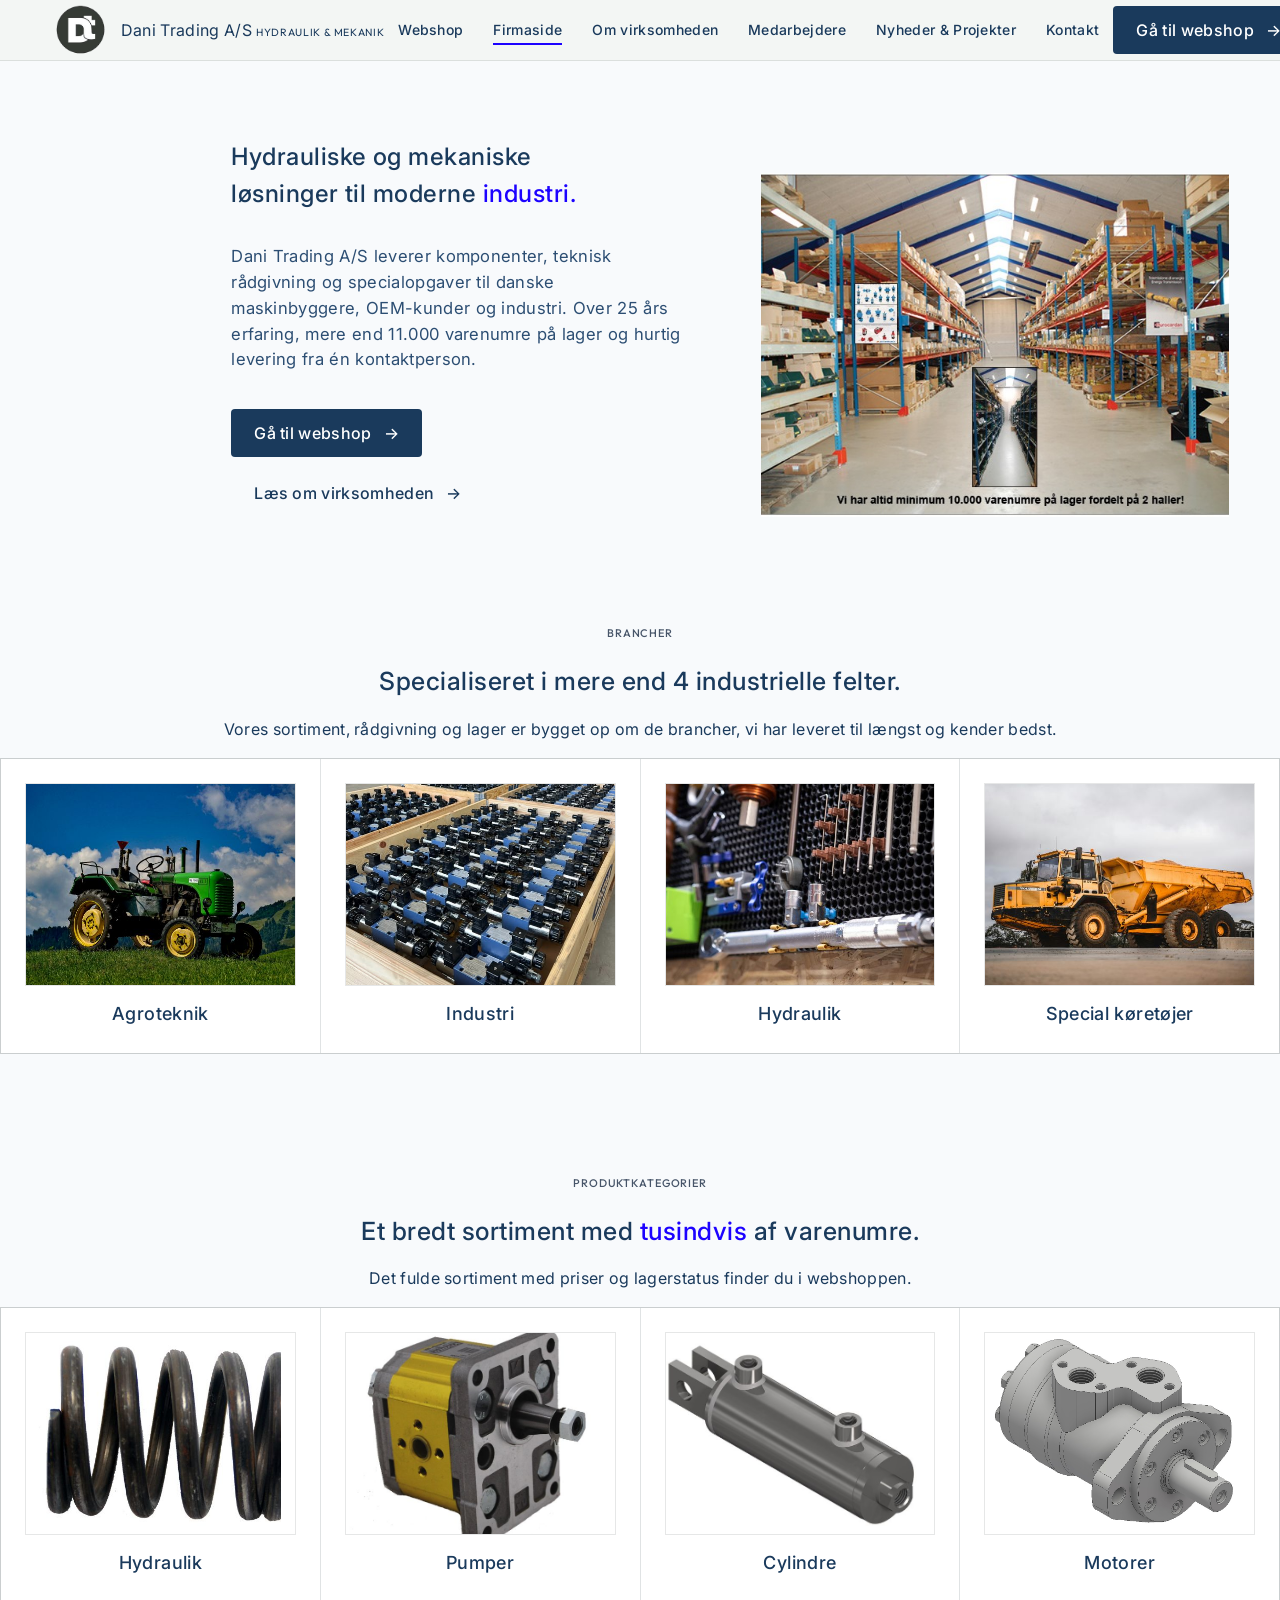
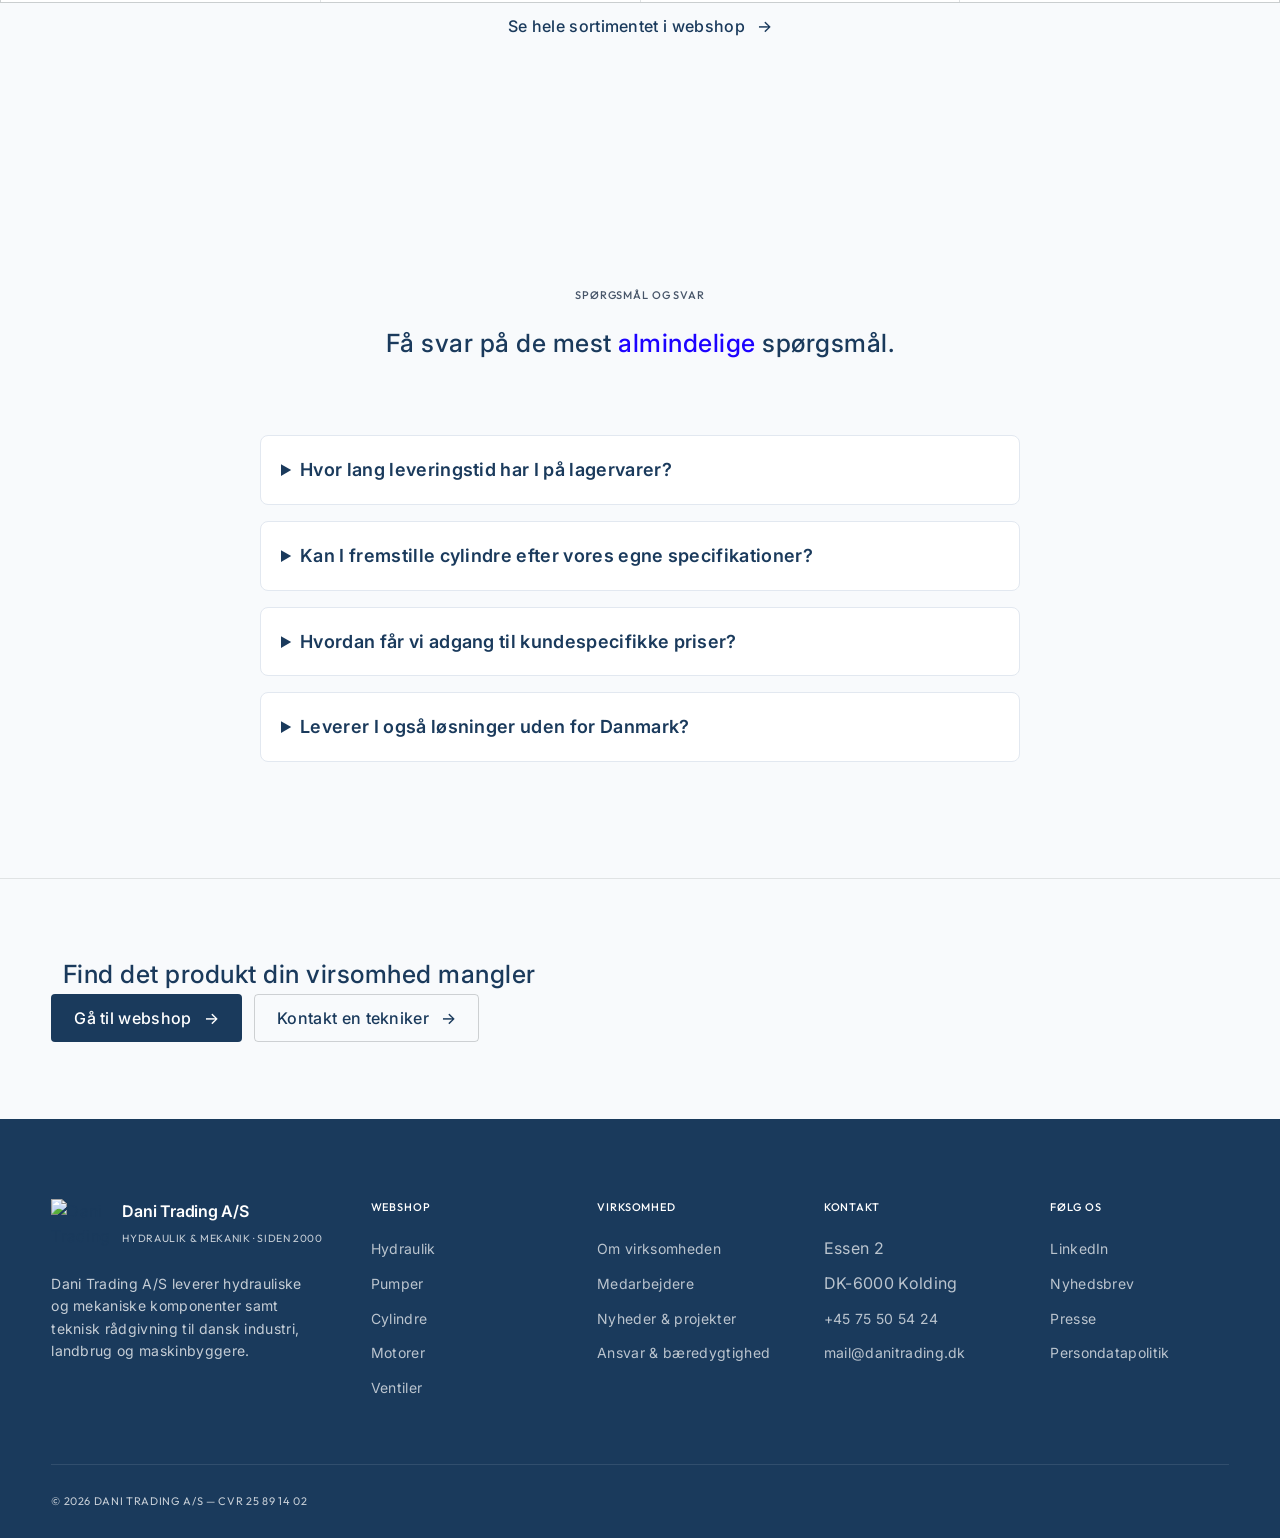
==== commit efb4dd5d: "lastpushhopefully" ====
--- a/firmaside.html
+++ b/firmaside.html
@@ -48,7 +48,7 @@
     </nav>
 
     <div class="header-cta">
-      <a href="#" class="btn btn-primary">Gå til webshop <span class="arr" aria-hidden:="true">&rarr;</span></a>
+      <a href="#" class="btn btn-primary">Gå til webshop <span class="arr" aria-hidden="true">&rarr;</span></a>
     </div>
     <button class="hamburger" aria-label="Åbn menu">
 <span></span>
@@ -99,19 +99,19 @@
 
     <div class="branche-grid">
     <a href="https://www.danitrading.dk/" target="_blank" class="produkt">
-      <div class="branche-img"><img src="images/agroteknik.jpg" alt="Agroteknik" /></div>
+      <div class="branche-img"><img src="images/agroteknik.jpg" alt="Grøn traktor" /></div>
       <h3>Agroteknik</h3>
     </a>
     <a href="https://www.danitrading.dk/" target="_blank" class="produkt">
-      <div class="branche-img"><img src="images/industry.jpg" alt="Industri" /></div>
+      <div class="branche-img"><img src="images/industry.jpg" alt="industrielle produkter" /></div>
       <h3>Industri</h3>
     </a>
     <a href="https://www.danitrading.dk/" target="_blank" class="produkt">
-      <div class="branche-img"><img src="images/hydraulik2.jpg" alt="Hydraulik" /></div>
+      <div class="branche-img"><img src="images/hydraulik2.jpg" alt="Hydraulisk værktøj" /></div>
       <h3>Hydraulik</h3>
     </a>
     <a href="https://www.danitrading.dk/" target="_blank" class="produkt">
-      <div class="branche-img"><img src="images/specialkoretoj.jpg" alt="special køretøjer" /></div>
+      <div class="branche-img"><img src="images/specialkoretoj.jpg" alt="knækstyret pumper" /></div>
       <h3>Special køretøjer</h3>
     </a>
   </div>
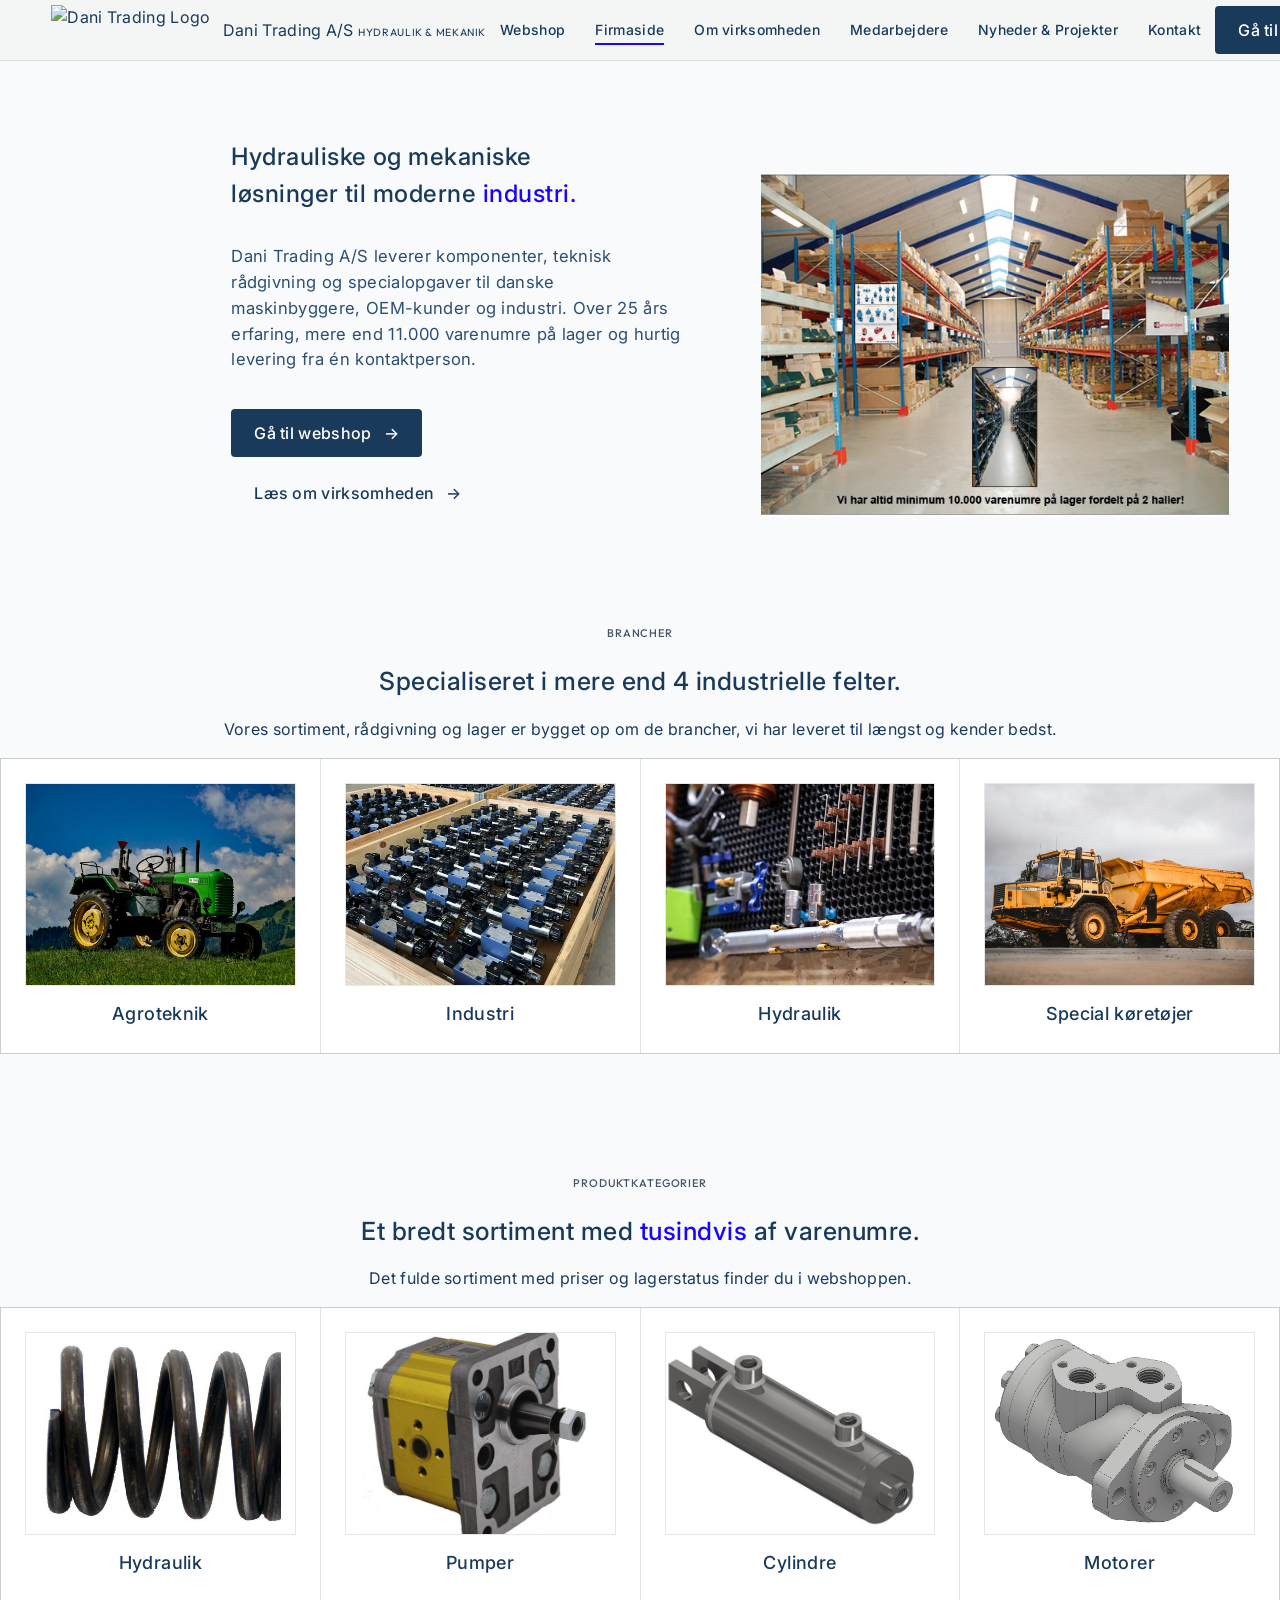
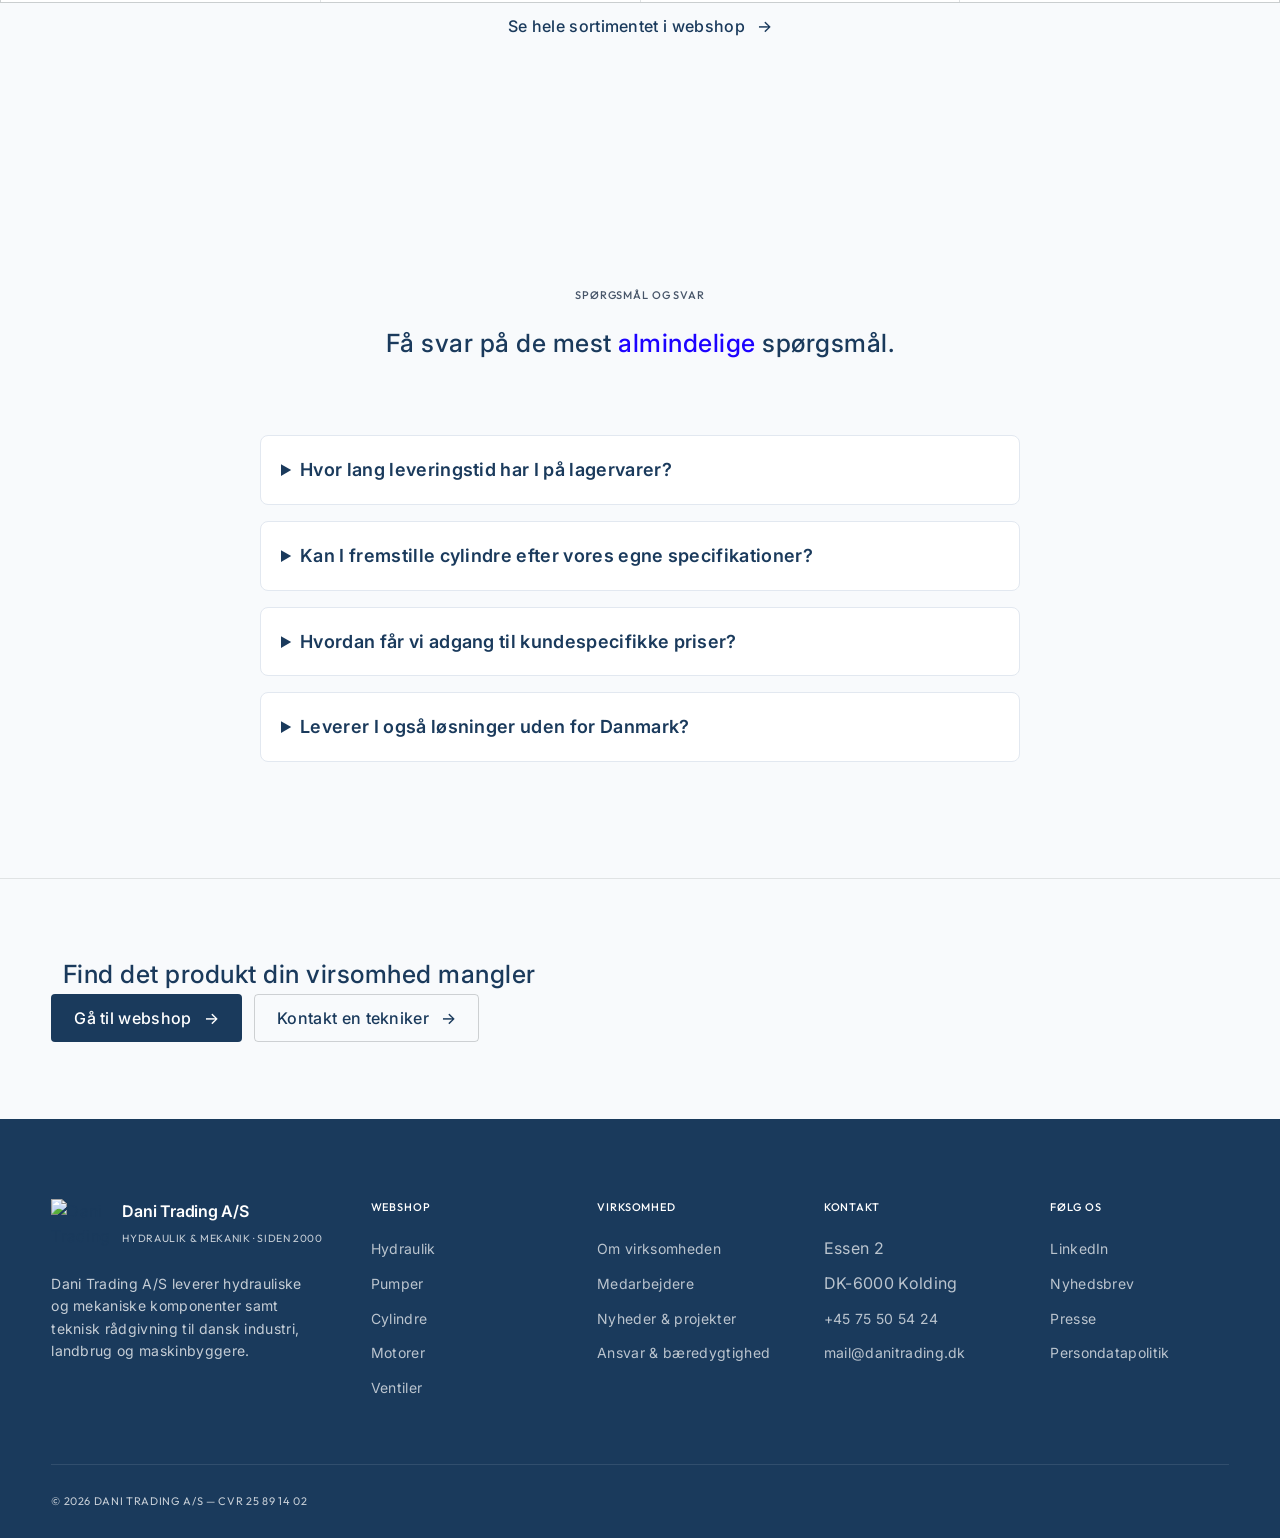
==== commit e31be5f9: "lastpushagain" ====
--- a/firmaside.html
+++ b/firmaside.html
@@ -6,7 +6,7 @@
 <title>Hydraulik & mekaniske komponenter- Dani Trading A/S</title>
 <meta name="description" content="Dani Trading A/S leverer hydraulik og mekaniske komponenter til dansk industri. 25+ års erfaring, 11.000+ varenumre og hurtig levering" />
 <link rel="canonical" href="https://niktho01.github.io/DanitradingdkAS/firmaside.html">
-<link rel="icon" href="images/DT_logo_transparent.png" type="image/png">
+<link rel="icon" href="images/DT_logo_transparent.jpg" type="image/jpg">
 <meta property="og:title" content="Firmaside - Dani Trading A/S">
 <meta property="og:description" content="Dani Trading A/S leverer hydrauliske og mekaniske komponenter til industri, landbrug, hydraulik, specialkøretøjer og truckbranchen. 25+ års erfaring og over 11.000 varenumre på lager.">
 <meta property="og:type" content="website">
@@ -31,7 +31,7 @@
 <header class="site-header">
   <div class="container site-header-inner">
     <a href="index.html" class="brand" aria-label="Dani Trading A/S - Forside">
-      <img src="images/DT_logo_transparent.png" alt="Dani Trading Logo" class="brand-logo"/>
+      <img src="images/DT_logo_transparent.jpg" alt="Dani Trading Logo" class="brand-logo"/>
       <span>
         <span class="brand-namedark">Dani Trading A/S</span>
         <span class="brand-subdark">Hydraulik &amp; Mekanik</span>
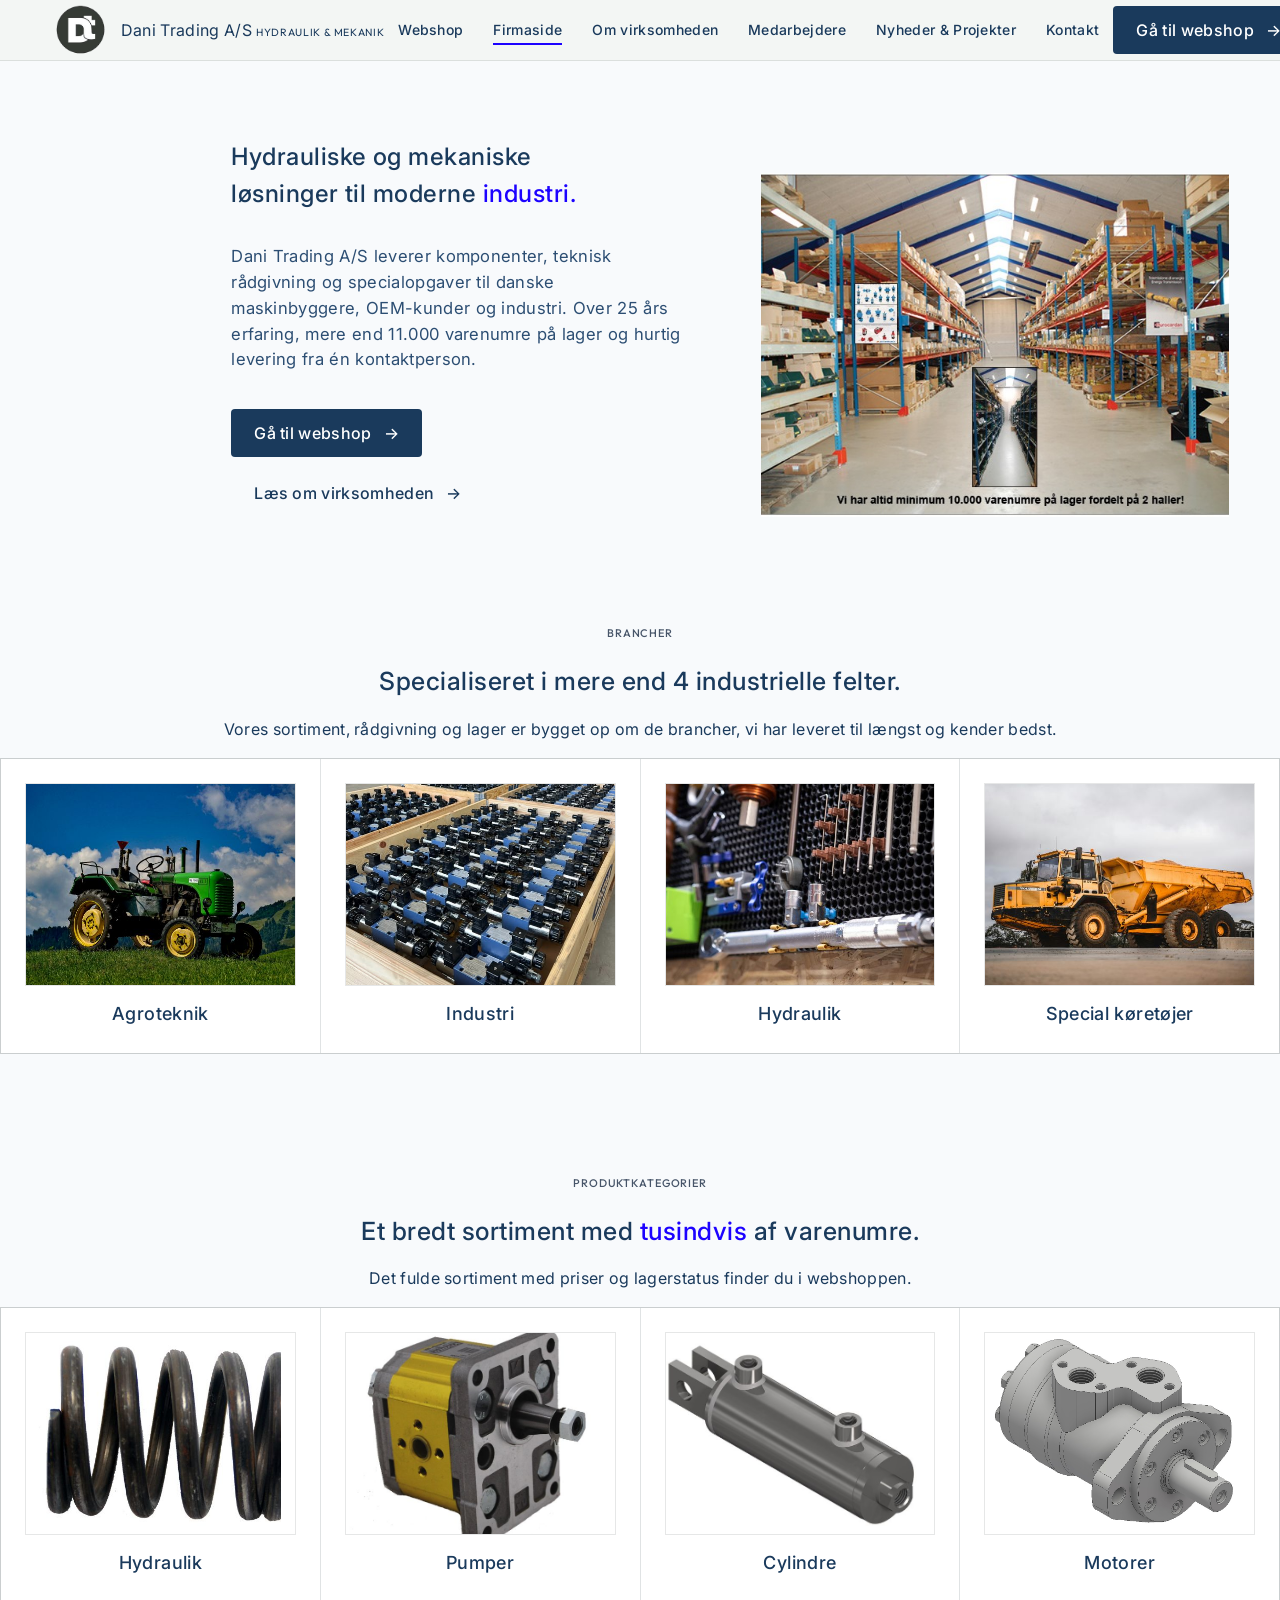
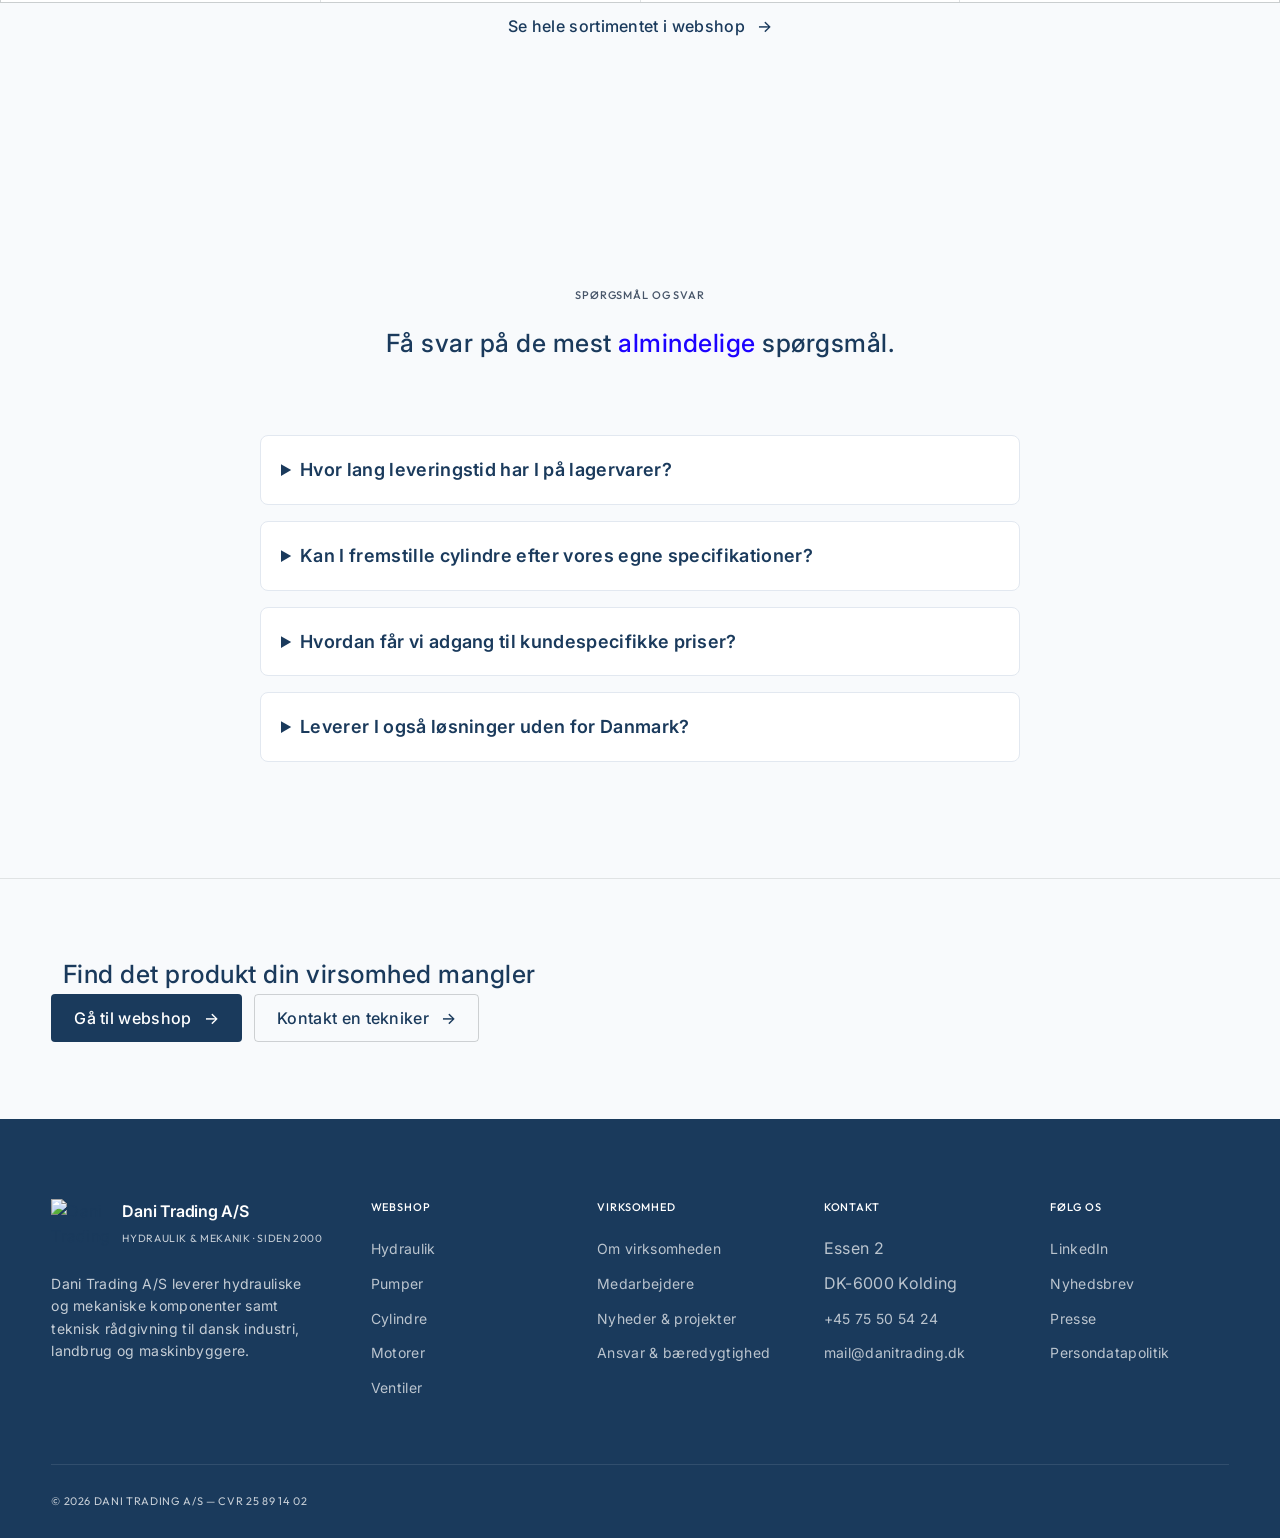
==== commit ff866d04: "pngpush" ====
--- a/firmaside.html
+++ b/firmaside.html
@@ -6,7 +6,7 @@
 <title>Hydraulik & mekaniske komponenter- Dani Trading A/S</title>
 <meta name="description" content="Dani Trading A/S leverer hydraulik og mekaniske komponenter til dansk industri. 25+ års erfaring, 11.000+ varenumre og hurtig levering" />
 <link rel="canonical" href="https://niktho01.github.io/DanitradingdkAS/firmaside.html">
-<link rel="icon" href="images/DT_logo_transparent.jpg" type="image/jpg">
+<link rel="icon" href="images/DT_logo_transparent.png" type="image/png">
 <meta property="og:title" content="Firmaside - Dani Trading A/S">
 <meta property="og:description" content="Dani Trading A/S leverer hydrauliske og mekaniske komponenter til industri, landbrug, hydraulik, specialkøretøjer og truckbranchen. 25+ års erfaring og over 11.000 varenumre på lager.">
 <meta property="og:type" content="website">
@@ -31,7 +31,7 @@
 <header class="site-header">
   <div class="container site-header-inner">
     <a href="index.html" class="brand" aria-label="Dani Trading A/S - Forside">
-      <img src="images/DT_logo_transparent.jpg" alt="Dani Trading Logo" class="brand-logo"/>
+      <img src="images/DT_logo_transparent.png" alt="Dani Trading Logo" class="brand-logo"/>
       <span>
         <span class="brand-namedark">Dani Trading A/S</span>
         <span class="brand-subdark">Hydraulik &amp; Mekanik</span>
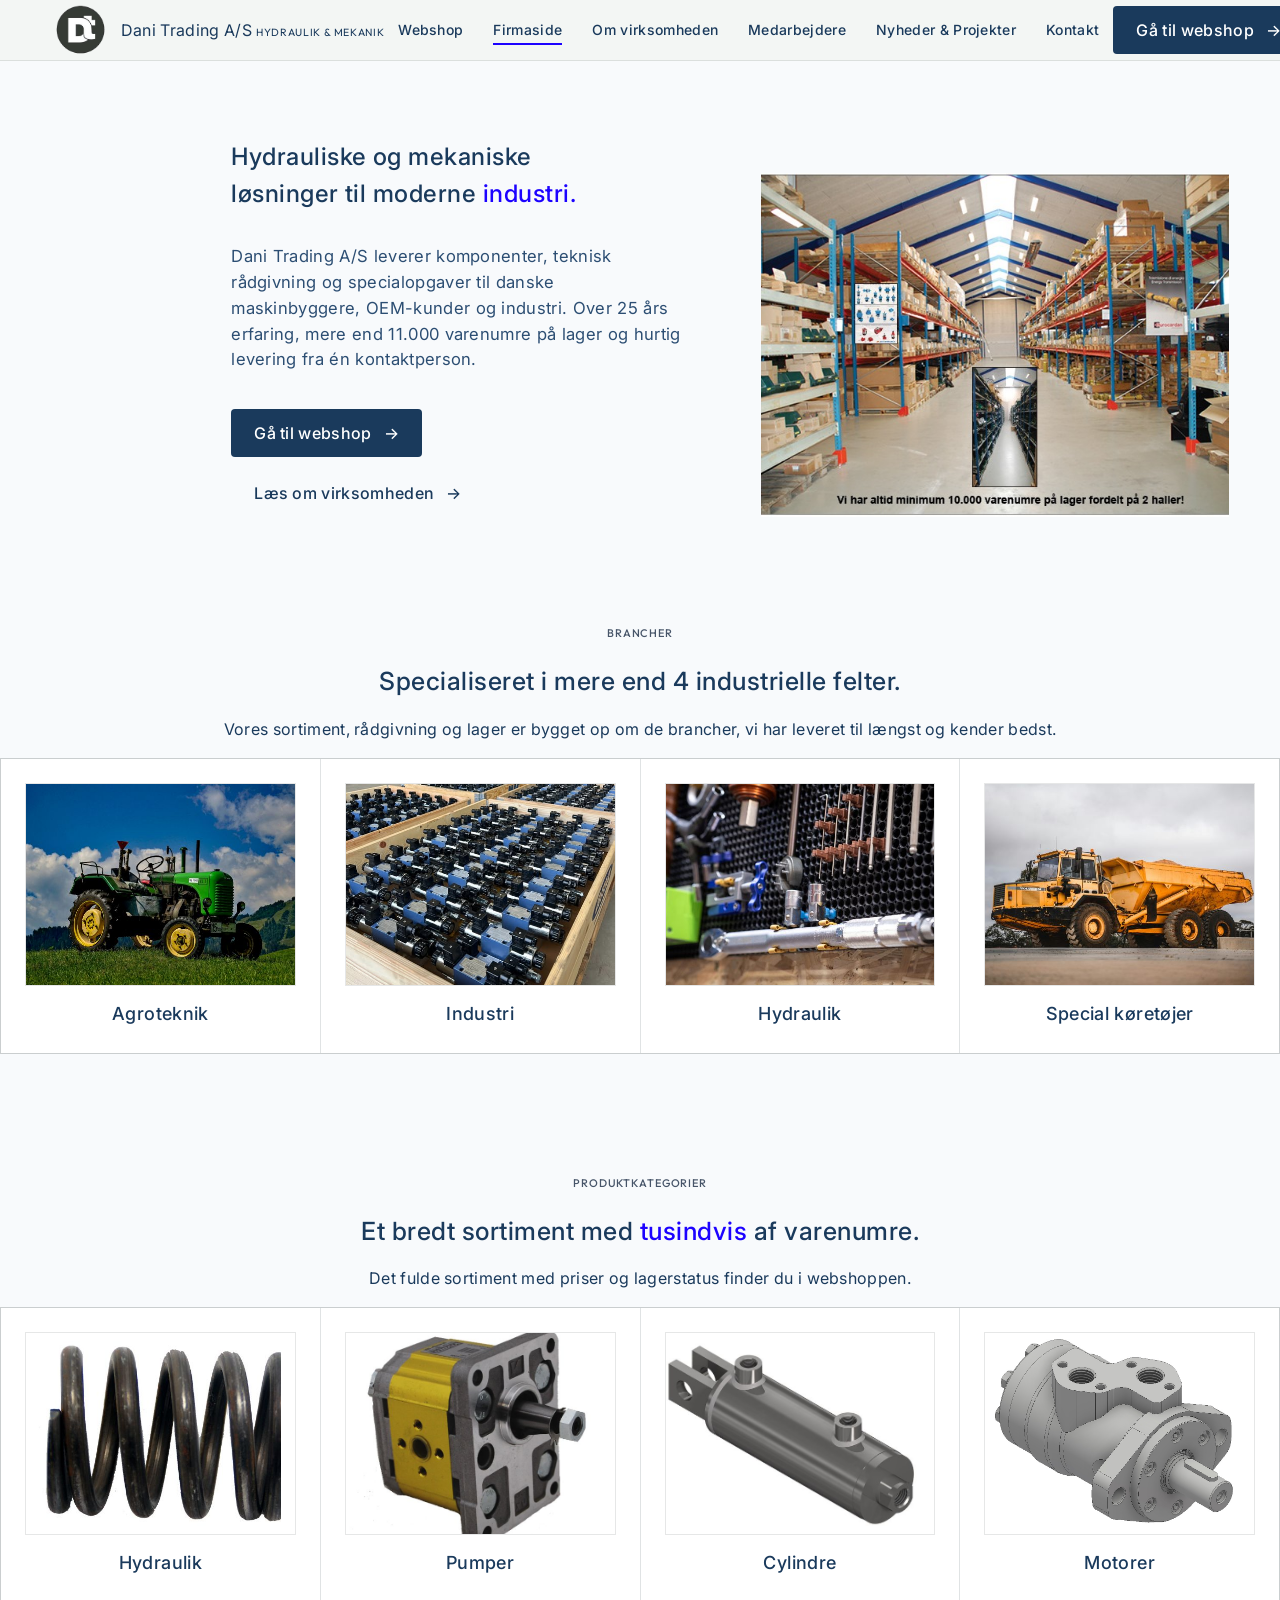
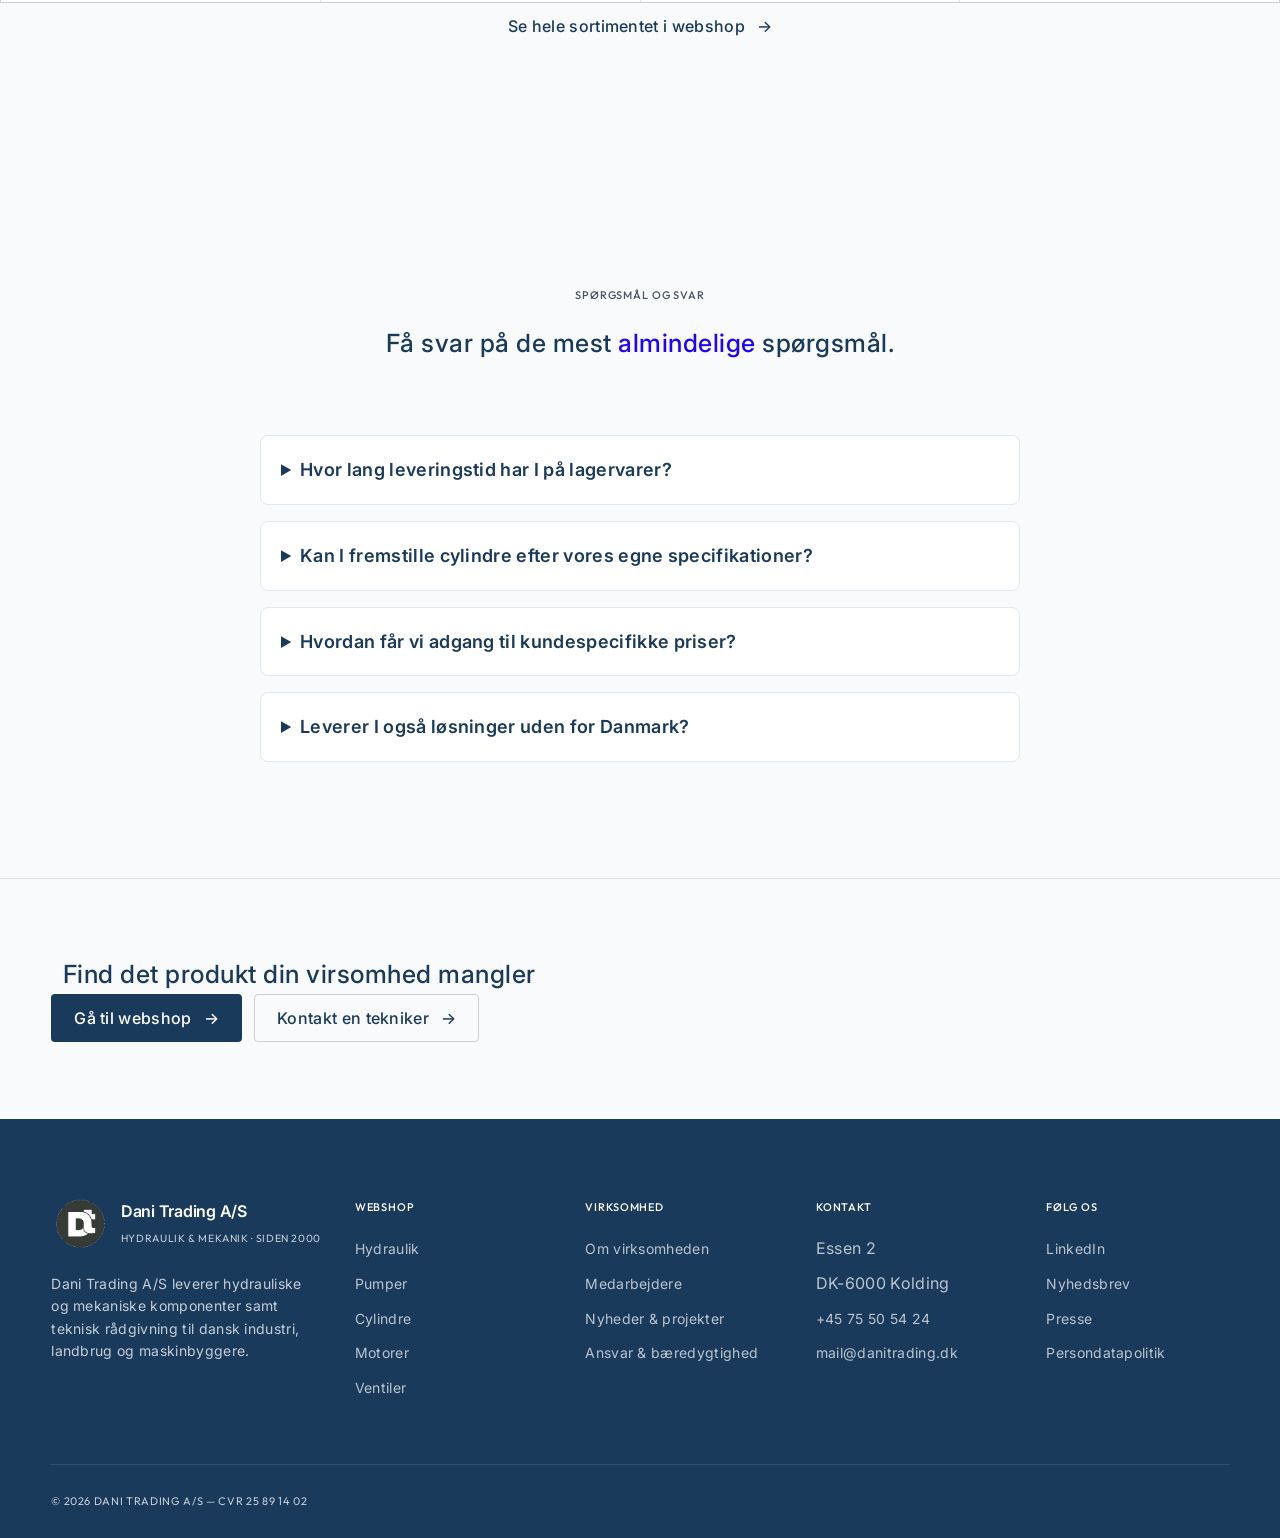
==== commit d86d3df9: "png push" ====
--- a/firmaside.html
+++ b/firmaside.html
@@ -196,7 +196,7 @@
     <div class="footer-top">
       <div class="footer-brand">
         <div class="brand">
-          <img src="images/DT_logo_transparent.jpg" alt="Dani Trading Logo" class="brand-logo" />
+          <img src="images/DT_logo_transparent.png" alt="Dani Trading Logo" class="brand-logo" />
           <span>
             <span class="brand-name">Dani Trading A/S</span>
             <span class="brand-sub">Hydraulik &amp; Mekanik · Siden 2000</span>
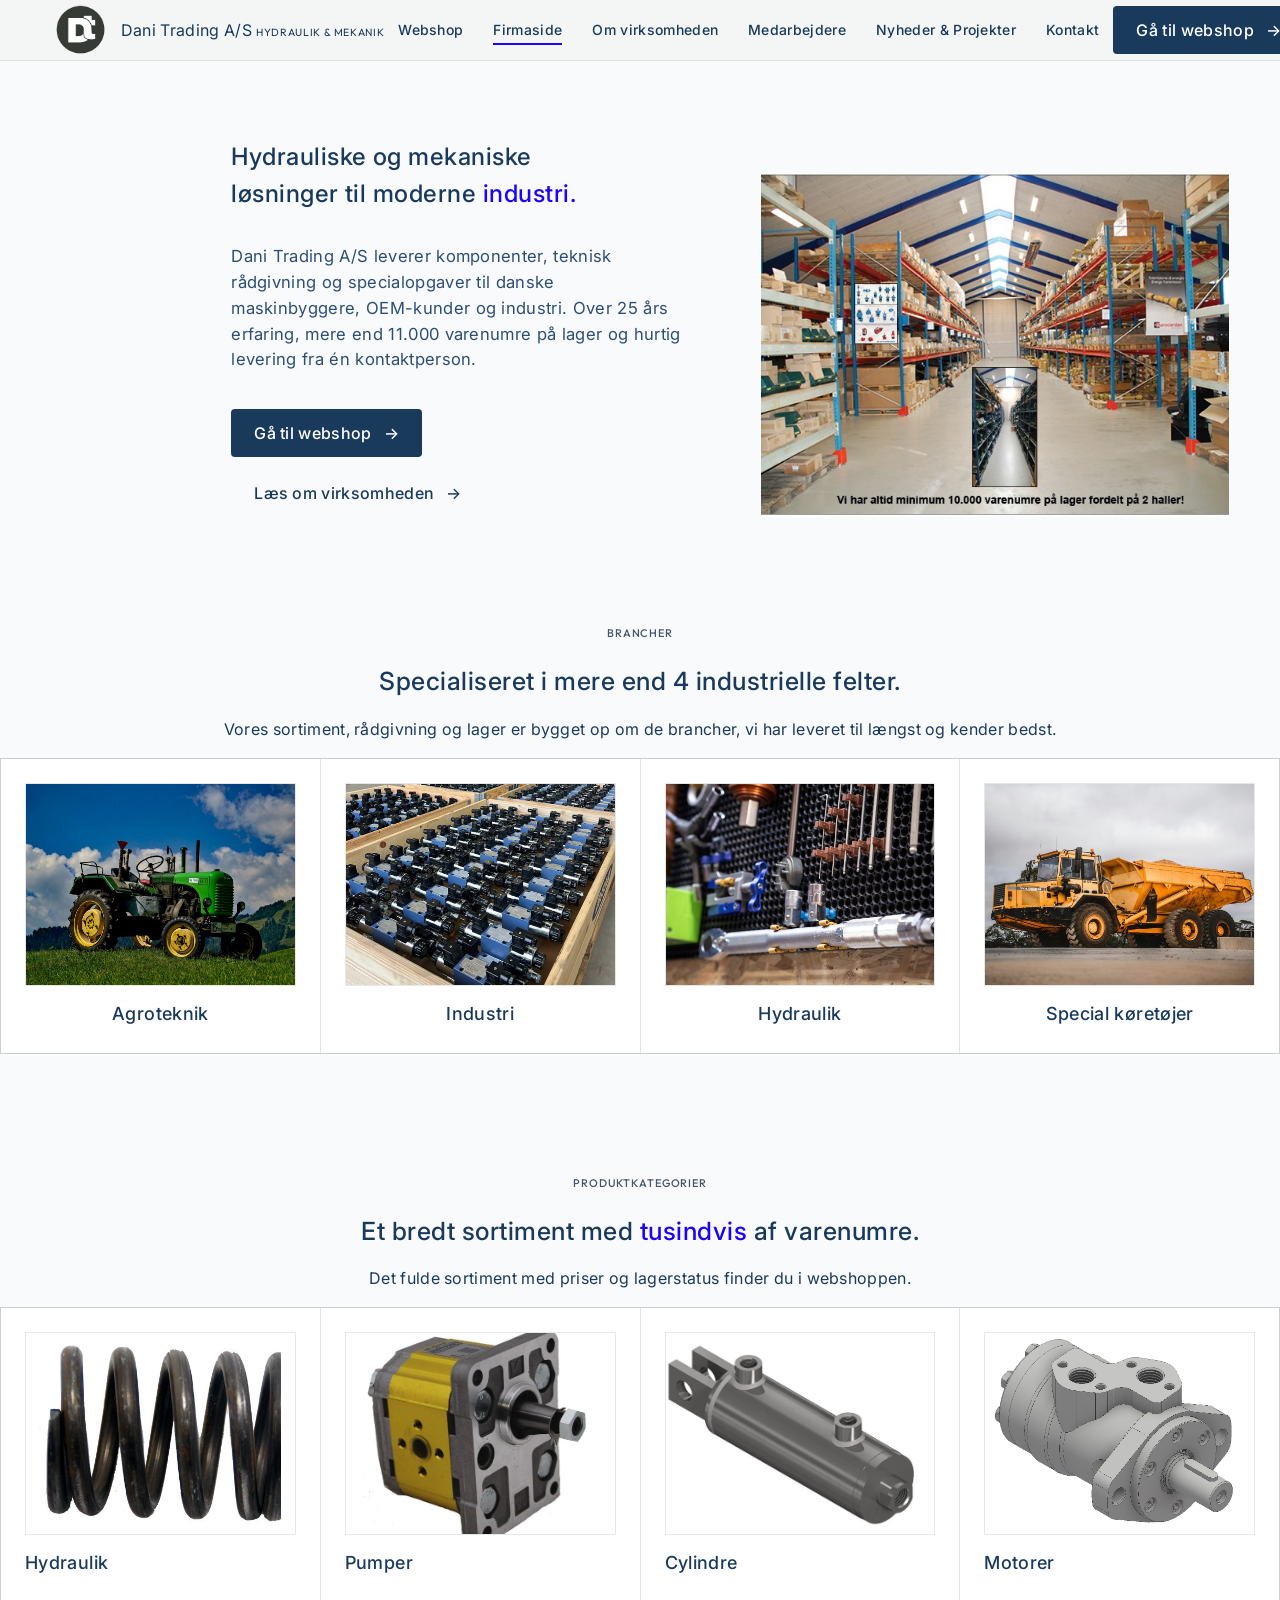
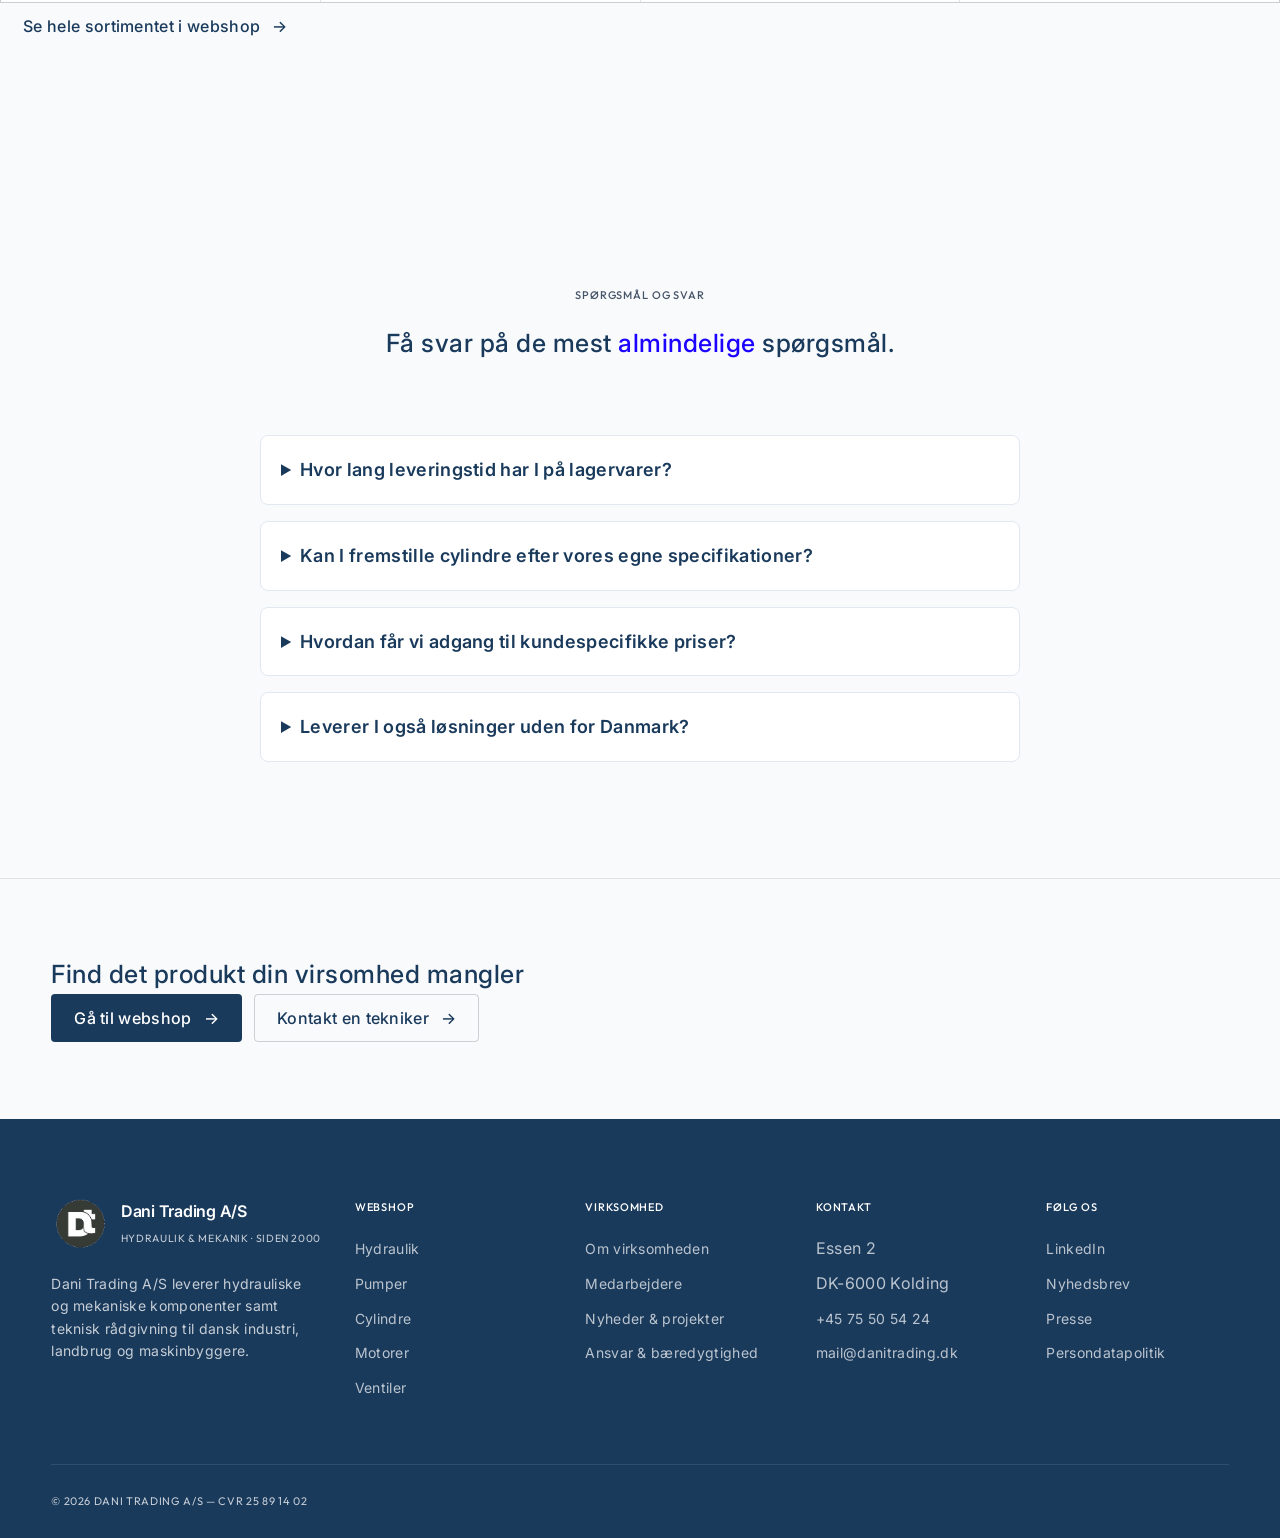
==== commit 0b14d8f7: "validatoroptimization" ====
--- a/firmaside.html
+++ b/firmaside.html
@@ -1,10 +1,10 @@
 <!doctype html>
 <html lang="da">
 <head>
-<meta charset="utf-8" />
-<meta name="viewport" content="width=device-width, initial-scale=1" />
+<meta charset="utf-8">
+<meta name="viewport" content="width=device-width, initial-scale=1">
 <title>Hydraulik & mekaniske komponenter- Dani Trading A/S</title>
-<meta name="description" content="Dani Trading A/S leverer hydraulik og mekaniske komponenter til dansk industri. 25+ års erfaring, 11.000+ varenumre og hurtig levering" />
+<meta name="description" content="Dani Trading A/S leverer hydraulik og mekaniske komponenter til dansk industri. 25+ års erfaring, 11.000+ varenumre og hurtig levering">
 <link rel="canonical" href="https://niktho01.github.io/DanitradingdkAS/firmaside.html">
 <link rel="icon" href="images/DT_logo_transparent.png" type="image/png">
 <meta property="og:title" content="Firmaside - Dani Trading A/S">
@@ -21,7 +21,7 @@
 <link rel="preconnect" href="https://fonts.googleapis.com">
 <link rel="preconnect" href="https://fonts.gstatic.com" crossorigin>
 <link href="https://fonts.googleapis.com/css2?family=Inter:wght@300;400;500;600;700&family=Outfit:wght@400;500;600&display=swap" rel="stylesheet">
-<link rel="stylesheet" href="css/style.css" />
+<link rel="stylesheet" href="css/style.css">
 <script src="js/script.js" defer></script>
 </head>
 <body>
@@ -31,7 +31,7 @@
 <header class="site-header">
   <div class="container site-header-inner">
     <a href="index.html" class="brand" aria-label="Dani Trading A/S - Forside">
-      <img src="images/DT_logo_transparent.png" alt="Dani Trading Logo" class="brand-logo"/>
+      <img src="images/DT_logo_transparent.png" alt="Dani Trading Logo" class="brand-logo">
       <span>
         <span class="brand-namedark">Dani Trading A/S</span>
         <span class="brand-subdark">Hydraulik &amp; Mekanik</span>
@@ -54,7 +54,7 @@
 <span></span>
 <span></span>
 <span></span>
-    </buttton>
+    </button>
   </div>
 </header>
 
@@ -80,7 +80,7 @@
       </div>
     </div>
     <div class="herobillede" aria-hidden="true">
-      <img src="images/dani_trading_lager.jpg" alt="Dani Trading lager" />
+      <img src="images/dani_trading_lager.jpg" alt="Dani Trading lager">
     </div>
   </div>
 </section>
@@ -99,22 +99,23 @@
 
     <div class="branche-grid">
     <a href="https://www.danitrading.dk/" target="_blank" class="produkt">
-      <div class="branche-img"><img src="images/agroteknik.jpg" alt="Grøn traktor" /></div>
+      <div class="branche-img"><img src="images/agroteknik.jpg" alt="Grøn traktor"></div>
       <h3>Agroteknik</h3>
     </a>
     <a href="https://www.danitrading.dk/" target="_blank" class="produkt">
-      <div class="branche-img"><img src="images/industry.jpg" alt="industrielle produkter" /></div>
+      <div class="branche-img"><img src="images/industry.jpg" alt="industrielle produkter"></div>
       <h3>Industri</h3>
     </a>
     <a href="https://www.danitrading.dk/" target="_blank" class="produkt">
-      <div class="branche-img"><img src="images/hydraulik2.jpg" alt="Hydraulisk værktøj" /></div>
+      <div class="branche-img"><img src="images/hydraulik2.jpg" alt="Hydraulisk værktøj"></div>
       <h3>Hydraulik</h3>
     </a>
     <a href="https://www.danitrading.dk/" target="_blank" class="produkt">
-      <div class="branche-img"><img src="images/specialkoretoj.jpg" alt="knækstyret pumper" /></div>
+      <div class="branche-img"><img src="images/specialkoretoj.jpg" alt="knækstyret pumper"></div>
       <h3>Special køretøjer</h3>
     </a>
   </div>
+  </section>
 
 
 <section class="section container products" aria-label="Produktkategorier">
@@ -129,19 +130,19 @@
 
  <div class="produkt-grid">
     <a href="https://www.danitrading.dk/" target="_blank" class="produkt">
-      <div class="produkt-img"><img src="images/hydraulik.jpg" alt="Hydrauliske komponenter" /></div>
+      <div class="produkt-img"><img src="images/hydraulik.jpg" alt="Hydrauliske komponenter"></div>
       <h3>Hydraulik</h3>
     </a>
     <a href="https://www.danitrading.dk/" target="_blank" class="produkt">
-      <div class="produkt-img"><img src="images/pumpe.jpg" alt="Pumper" /></div>
+      <div class="produkt-img"><img src="images/pumpe.jpg" alt="Produkt kategori Pumper"></div>
       <h3>Pumper</h3>
     </a>
     <a href="https://www.danitrading.dk/" target="_blank" class="produkt">
-      <div class="produkt-img"><img src="images/cylinder.jpg" alt="Cylindre" /></div>
+      <div class="produkt-img"><img src="images/cylinder.jpg" alt="produkt kategori cylinder"></div>
       <h3>Cylindre</h3>
     </a>
     <a href="https://www.danitrading.dk/" target="_blank" class="produkt">
-      <div class="produkt-img"><img src="images/motor.jpg" alt="Motorer" /></div>
+      <div class="produkt-img"><img src="images/motor.jpg" alt="produkt kategori Motorer"></div>
       <h3>Motorer</h3>
     </a>
   </div>
@@ -196,7 +197,7 @@
     <div class="footer-top">
       <div class="footer-brand">
         <div class="brand">
-          <img src="images/DT_logo_transparent.png" alt="Dani Trading Logo" class="brand-logo" />
+          <img src="images/DT_logo_transparent.png" alt="Dani Trading Logo" class="brand-logo">
           <span>
             <span class="brand-name">Dani Trading A/S</span>
             <span class="brand-sub">Hydraulik &amp; Mekanik · Siden 2000</span>
